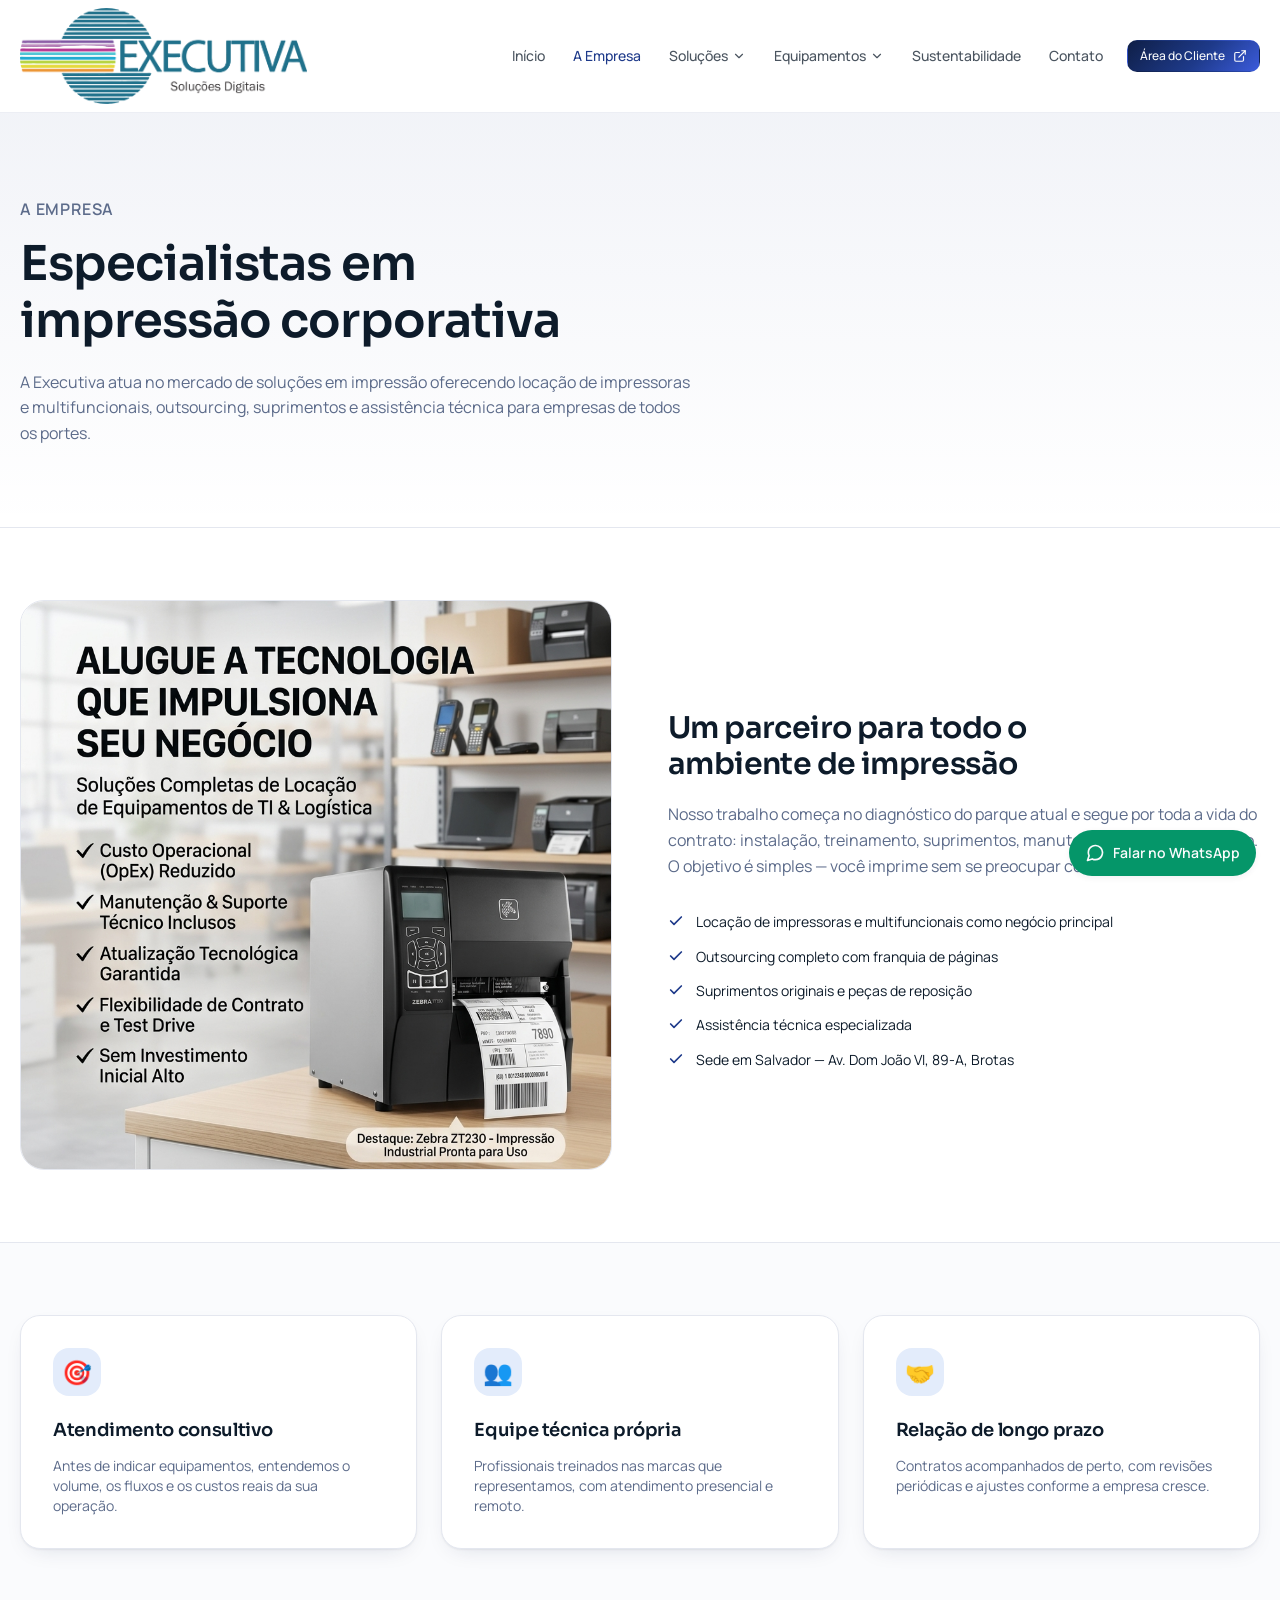
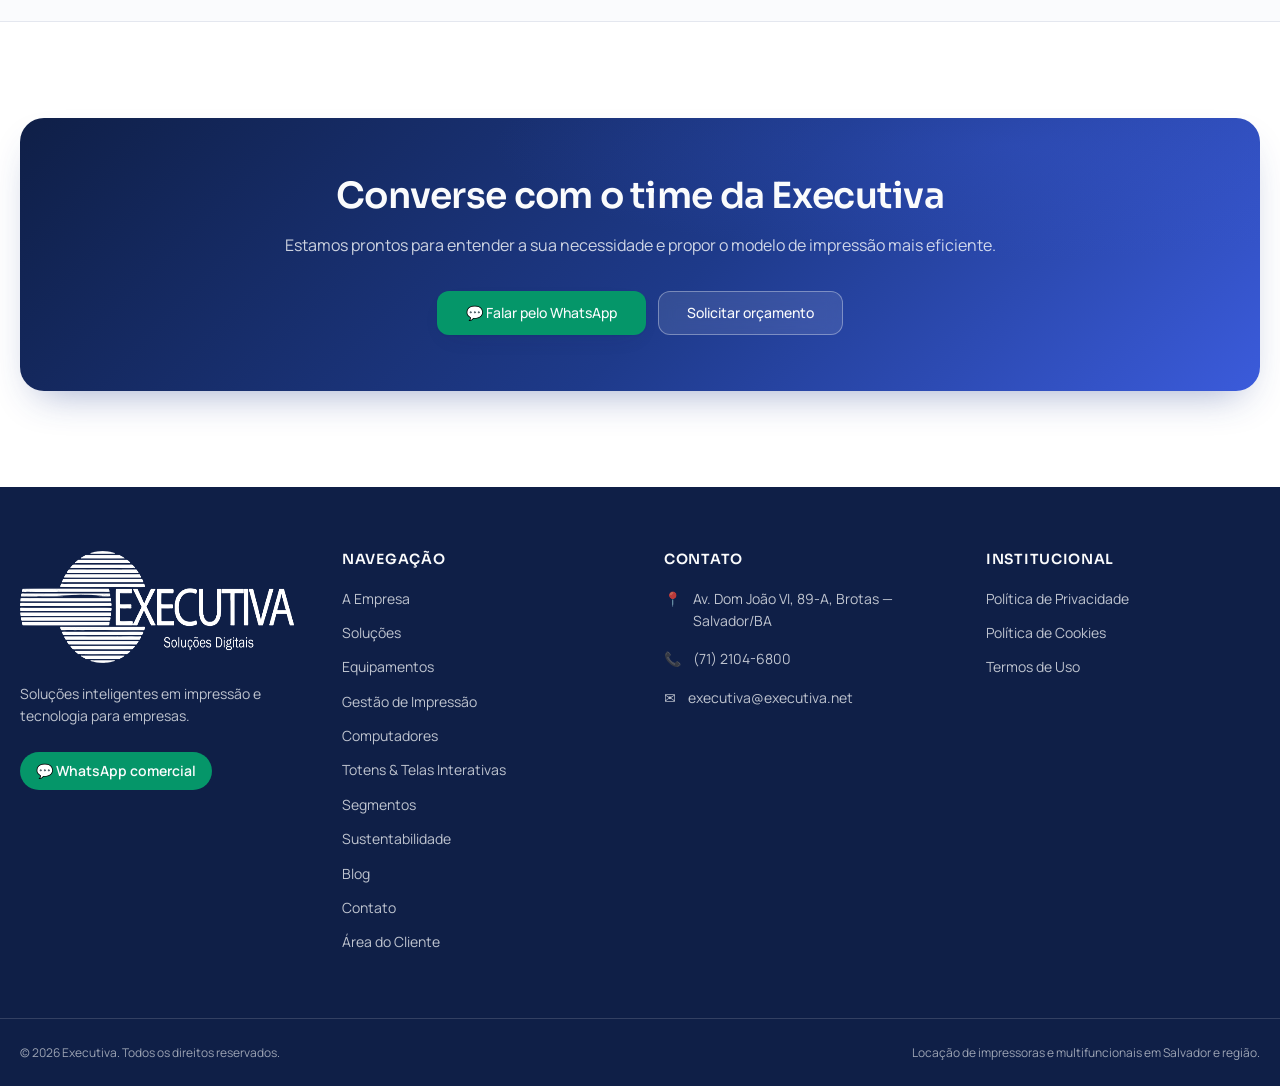
==== a-empresa.html @ 63f8ee31 "Site institucional Executiva - versao estatica Catalogo com 64 equipamentos, imagens locais, paginas" ====
<!DOCTYPE html>
<html lang="pt-BR">
<head>
  <meta charset="UTF-8">
  <meta name="viewport" content="width=device-width, initial-scale=1.0">
  <title>A Empresa | Executiva — Impressão Corporativa em Salvador</title>
  <meta name="description" content="Conheça a Executiva: especialista em locação de impressoras, multifuncionais e outsourcing de impressão para empresas em Salvador e região.">
  <link rel="icon" href="imagens/favicon.png" type="image/png">
  <link rel="stylesheet" href="css/styles.css">
</head>
<body>

<header class="site-header">
  <div class="container header-inner">
    <a href="index.html" class="logo" aria-label="Executiva — página inicial">
      <img src="imagens/logo-executiva.png" alt="Executiva" width="251" height="115">
    </a>

    <nav class="desktop-nav" aria-label="Menu principal">
      <a href="index.html" class="nav-link">Início</a>
      <a href="a-empresa.html" class="nav-link active">A Empresa</a>
      <div class="dropdown">
        <a href="solucoes.html" class="nav-link">
          Soluções
          <svg width="14" height="14" viewBox="0 0 24 24" fill="none" stroke="currentColor" stroke-width="2" stroke-linecap="round" stroke-linejoin="round" aria-hidden="true"><polyline points="6 9 12 15 18 9"></polyline></svg>
        </a>
        <div class="dropdown-menu">
          <a href="solucoes.html#locacao-de-impressoras" class="dropdown-item">Locação de Impressoras</a>
          <a href="solucoes.html#locacao-de-multifuncionais" class="dropdown-item">Locação de Multifuncionais</a>
          <a href="solucoes.html#outsourcing-de-impressao" class="dropdown-item">Outsourcing de Impressão</a>
          <a href="gestao-impressao.html" class="dropdown-item">Gestão de Impressão</a>
          <a href="solucoes.html#outras-solucoes" class="dropdown-item">Outras Soluções</a>
        </div>
      </div>
      <div class="dropdown">
        <a href="equipamentos.html" class="nav-link">
          Equipamentos
          <svg width="14" height="14" viewBox="0 0 24 24" fill="none" stroke="currentColor" stroke-width="2" stroke-linecap="round" stroke-linejoin="round" aria-hidden="true"><polyline points="6 9 12 15 18 9"></polyline></svg>
        </a>
                <div class="dropdown-menu">
          <div class="dropdown-subgroup">
            <a href="equipamentos.html" class="dropdown-item dropdown-with-sub">
              Impressoras
              <svg width="12" height="12" viewBox="0 0 24 24" fill="none" stroke="currentColor" stroke-width="2" stroke-linecap="round" stroke-linejoin="round" aria-hidden="true"><polyline points="9 6 15 12 9 18"></polyline></svg>
            </a>
            <div class="dropdown-submenu">
              <a href="equipamentos.html?categoria=impressora-color" class="dropdown-item">Impressoras Coloridas</a>
              <a href="equipamentos.html?categoria=impressora-pb" class="dropdown-item">Impressoras P&amp;B</a>
              <a href="equipamentos.html?categoria=multifuncionais-color" class="dropdown-item">Multifuncionais Coloridas</a>
              <a href="equipamentos.html?categoria=multifuncionais-pb" class="dropdown-item">Multifuncionais P&amp;B</a>
              <a href="equipamentos.html?categoria=impressoras-3d" class="dropdown-item">Impressoras 3D</a>
              <a href="equipamentos.html?categoria=ploter" class="dropdown-item">Plotters</a>
              <a href="equipamentos.html?categoria=scaner" class="dropdown-item">Scanners</a>
              <a href="equipamentos.html?categoria=etiquetas" class="dropdown-item">Etiquetas</a>
              <a href="equipamentos.html?categoria=cartoes" class="dropdown-item">Cartões</a>
              <a href="equipamentos.html?categoria=producao" class="dropdown-item">Produção Gráfica</a>
            </div>
          </div>
          <div class="dropdown-subgroup">
            <a href="computadores.html" class="dropdown-item dropdown-with-sub">
              Computadores
              <svg width="12" height="12" viewBox="0 0 24 24" fill="none" stroke="currentColor" stroke-width="2" stroke-linecap="round" stroke-linejoin="round" aria-hidden="true"><polyline points="9 6 15 12 9 18"></polyline></svg>
            </a>
            <div class="dropdown-submenu">
              <a href="computadores.html?categoria=desktops" class="dropdown-item">Computadores</a>
              <a href="computadores.html?categoria=notebooks" class="dropdown-item">Notebooks</a>
              <a href="computadores.html?categoria=servidores" class="dropdown-item">Servidores</a>
            </div>
          </div>
          <a href="totens.html" class="dropdown-item">Totens &amp; Telas Interativas</a>
        </div>
      </div>
      <a href="sustentabilidade.html" class="nav-link">Sustentabilidade</a>
      <a href="contato.html" class="nav-link">Contato</a>
      <a href="https://centralexecutiva.com.br" target="_blank" rel="noopener noreferrer" class="btn btn-hero btn-sm header-cta">
        Área do Cliente
        <svg width="14" height="14" viewBox="0 0 24 24" fill="none" stroke="currentColor" stroke-width="2" stroke-linecap="round" stroke-linejoin="round" aria-hidden="true"><path d="M18 13v6a2 2 0 0 1-2 2H5a2 2 0 0 1-2-2V8a2 2 0 0 1 2-2h6"></path><polyline points="15 3 21 3 21 9"></polyline><line x1="10" y1="14" x2="21" y2="3"></line></svg>
      </a>
    </nav>

    <button type="button" id="menuToggle" class="mobile-toggle" aria-expanded="false" aria-label="Abrir menu">
      <svg width="20" height="20" viewBox="0 0 24 24" fill="none" stroke="currentColor" stroke-width="2" stroke-linecap="round" stroke-linejoin="round"><line x1="3" y1="6" x2="21" y2="6"></line><line x1="3" y1="12" x2="21" y2="12"></line><line x1="3" y1="18" x2="21" y2="18"></line></svg>
    </button>
  </div>

  <div id="mobileMenu" class="mobile-menu">
    <div class="container">
      <nav aria-label="Menu mobile">
        <a href="index.html" class="mobile-link">Início</a>
        <a href="a-empresa.html" class="mobile-link active">A Empresa</a>
        <a href="solucoes.html" class="mobile-link">Soluções</a>
        <a href="gestao-impressao.html" class="mobile-link">Gestão de Impressão</a>
        <a href="equipamentos.html" class="mobile-link">Equipamentos</a>
        <a href="computadores.html" class="mobile-link">Computadores</a>
        <a href="totens.html" class="mobile-link">Totens &amp; Telas</a>
        <a href="sustentabilidade.html" class="mobile-link">Sustentabilidade</a>
        <a href="contato.html" class="mobile-link">Contato</a>
        <div class="mobile-menu-cta">
          <a href="https://centralexecutiva.com.br" target="_blank" rel="noopener noreferrer" class="btn btn-hero btn-lg w-full">Área do Cliente</a>
        </div>
      </nav>
    </div>
  </div>
</header>

<main>
  <section class="page-header">
    <div class="container page-header-inner">
      <div class="reveal">
        <p class="page-header-eyebrow">A Empresa</p>
        <h1>Especialistas em impressão corporativa</h1>
        <p>A Executiva atua no mercado de soluções em impressão oferecendo locação de impressoras e multifuncionais, outsourcing, suprimentos e assistência técnica para empresas de todos os portes.</p>
      </div>
    </div>
  </section>

  <section class="container section-padded">
    <div class="grid-2-lg gap-14 items-center">
      <div class="reveal from-left">
        <img src="imagens/outsourcing.jpg" alt="Equipe técnica da Executiva atendendo equipamento de impressão" loading="lazy" class="rounded-3xl border w-full">
      </div>
      <div class="reveal">
        <h2 class="section-title text-3xl">Um parceiro para todo o ambiente de impressão</h2>
        <p class="section-description">Nosso trabalho começa no diagnóstico do parque atual e segue por toda a vida do contrato: instalação, treinamento, suprimentos, manutenção e relatórios de uso. O objetivo é simples — você imprime sem se preocupar com a operação.</p>
        <ul class="check-list mt-8">
          <li>
            <svg width="16" height="16" viewBox="0 0 24 24" fill="none" stroke="currentColor" stroke-width="2.5" stroke-linecap="round" stroke-linejoin="round" aria-hidden="true"><polyline points="20 6 9 17 4 12"></polyline></svg>
            <span>Locação de impressoras e multifuncionais como negócio principal</span>
          </li>
          <li>
            <svg width="16" height="16" viewBox="0 0 24 24" fill="none" stroke="currentColor" stroke-width="2.5" stroke-linecap="round" stroke-linejoin="round" aria-hidden="true"><polyline points="20 6 9 17 4 12"></polyline></svg>
            <span>Outsourcing completo com franquia de páginas</span>
          </li>
          <li>
            <svg width="16" height="16" viewBox="0 0 24 24" fill="none" stroke="currentColor" stroke-width="2.5" stroke-linecap="round" stroke-linejoin="round" aria-hidden="true"><polyline points="20 6 9 17 4 12"></polyline></svg>
            <span>Suprimentos originais e peças de reposição</span>
          </li>
          <li>
            <svg width="16" height="16" viewBox="0 0 24 24" fill="none" stroke="currentColor" stroke-width="2.5" stroke-linecap="round" stroke-linejoin="round" aria-hidden="true"><polyline points="20 6 9 17 4 12"></polyline></svg>
            <span>Assistência técnica especializada</span>
          </li>
          <li>
            <svg width="16" height="16" viewBox="0 0 24 24" fill="none" stroke="currentColor" stroke-width="2.5" stroke-linecap="round" stroke-linejoin="round" aria-hidden="true"><polyline points="20 6 9 17 4 12"></polyline></svg>
            <span>Sede em Salvador — Av. Dom João VI, 89-A, Brotas</span>
          </li>
        </ul>
      </div>
    </div>
  </section>

  <section class="section-bordered section-padded">
    <div class="container">
      <div class="grid-3-md gap-6">
        <article class="reveal card card-hover h-full p-8">
          <span class="inline-flex items-center justify-center rounded-xl bg-accent text-2xl" style="width:3rem;height:3rem">🎯</span>
          <h2 class="mt-5 font-display text-lg font-semibold">Atendimento consultivo</h2>
          <p class="mt-3 text-sm text-muted">Antes de indicar equipamentos, entendemos o volume, os fluxos e os custos reais da sua operação.</p>
        </article>

        <article class="reveal card card-hover h-full p-8" data-delay="70">
          <span class="inline-flex items-center justify-center rounded-xl bg-accent text-2xl" style="width:3rem;height:3rem">👥</span>
          <h2 class="mt-5 font-display text-lg font-semibold">Equipe técnica própria</h2>
          <p class="mt-3 text-sm text-muted">Profissionais treinados nas marcas que representamos, com atendimento presencial e remoto.</p>
        </article>

        <article class="reveal card card-hover h-full p-8" data-delay="140">
          <span class="inline-flex items-center justify-center rounded-xl bg-accent text-2xl" style="width:3rem;height:3rem">🤝</span>
          <h2 class="mt-5 font-display text-lg font-semibold">Relação de longo prazo</h2>
          <p class="mt-3 text-sm text-muted">Contratos acompanhados de perto, com revisões periódicas e ajustes conforme a empresa cresce.</p>
        </article>
      </div>
    </div>
  </section>

  <section class="cta-band">
    <div class="container">
      <div class="cta-band-inner">
        <div class="cta-band-overlay" aria-hidden="true"></div>
        <div class="cta-band-content">
          <h2 class="font-display">Converse com o time da Executiva</h2>
          <p>Estamos prontos para entender a sua necessidade e propor o modelo de impressão mais eficiente.</p>
          <div class="cta-band-actions">
            <a href="https://api.whatsapp.com/send?phone=5571996363349&text=Ol%C3%A1%2C%20gostaria%20de%20falar%20com%20a%20equipe%20da%20Executiva." target="_blank" rel="noopener noreferrer" class="btn btn-lg btn-whatsapp">
              💬 Falar pelo WhatsApp
            </a>
            <a href="orcamento.html" class="btn btn-lg btn-ondark">
              Solicitar orçamento
            </a>
          </div>
        </div>
      </div>
    </div>
  </section>
</main>

<footer class="site-footer">
  <div class="container footer-grid footer-4">
    <div class="footer-brand">
      <img src="imagens/logo-executiva.png" alt="Executiva" loading="lazy" class="invert-logo">
      <p>Soluções inteligentes em impressão e tecnologia para empresas.</p>
      <a href="https://api.whatsapp.com/send?phone=5571996363349&text=Ol%C3%A1%2C%20gostaria%20de%20conhecer%20as%20solu%C3%A7%C3%B5es%20de%20loca%C3%A7%C3%A3o%20de%20impressoras%20da%20Executiva." target="_blank" rel="noopener noreferrer" class="footer-wa">
        💬 WhatsApp comercial
      </a>
    </div>

    <nav aria-label="Links do rodapé">
      <h2>Navegação</h2>
      <ul class="footer-links">
        <li><a href="a-empresa.html">A Empresa</a></li>
        <li><a href="solucoes.html">Soluções</a></li>
        <li><a href="equipamentos.html">Equipamentos</a></li>
        <li><a href="gestao-impressao.html">Gestão de Impressão</a></li>
        <li><a href="computadores.html">Computadores</a></li>
        <li><a href="totens.html">Totens &amp; Telas Interativas</a></li>
        <li><a href="#">Segmentos</a></li>
        <li><a href="sustentabilidade.html">Sustentabilidade</a></li>
        <li><a href="blog.html">Blog</a></li>
        <li><a href="contato.html">Contato</a></li>
        <li><a href="https://centralexecutiva.com.br" target="_blank" rel="noopener noreferrer">Área do Cliente</a></li>
      </ul>
    </nav>

    <div>
      <h2>Contato</h2>
      <ul class="footer-contact">
        <li>
          <span aria-hidden="true">📍</span>
          <span>Av. Dom João VI, 89-A, Brotas — Salvador/BA</span>
        </li>
        <li>
          <span aria-hidden="true">📞</span>
          <a href="tel:+557121046800" class="hover\:text-primary-fg">(71) 2104-6800</a>
        </li>
        <li>
          <span aria-hidden="true">✉️</span>
          <a href="mailto:executiva@executiva.net" class="hover\:text-primary-fg">executiva@executiva.net</a>
        </li>
      </ul>
    </div>

    <div>
      <h2>Institucional</h2>
      <ul class="footer-links">
        <li><a href="#">Política de Privacidade</a></li>
        <li><a href="#">Política de Cookies</a></li>
        <li><a href="#">Termos de Uso</a></li>
      </ul>
    </div>
  </div>

  <div class="footer-bottom">
    <div class="container footer-bottom-inner">
      <p>© <span id="currentYear">2026</span> Executiva. Todos os direitos reservados.</p>
      <p>Locação de impressoras e multifuncionais em Salvador e região.</p>
    </div>
  </div>
</footer>

<a id="whatsappFab" class="whatsapp-fab" href="https://api.whatsapp.com/send?phone=5571996363349&text=Ol%C3%A1%2C%20vim%20do%20site%20da%20Executiva." target="_blank" rel="noopener noreferrer" aria-label="Falar com a Executiva pelo WhatsApp">
  <svg width="20" height="20" viewBox="0 0 24 24" fill="none" stroke="currentColor" stroke-width="2" stroke-linecap="round" stroke-linejoin="round"><path d="M21 11.5a8.38 8.38 0 0 1-.9 3.8 8.5 8.5 0 0 1-7.6 4.7 8.38 8.38 0 0 1-3.8-.9L3 21l1.9-5.7a8.38 8.38 0 0 1-.9-3.8 8.5 8.5 0 0 1 4.7-7.6 8.38 8.38 0 0 1 3.8-.9h.5a8.48 8.48 0 0 1 8 8v.5z"></path></svg>
  <span>Falar no WhatsApp</span>
</a>

<script defer src="js/main.js"></script>
</body>
</html>
---- css/styles.css ----
@import url('https://fonts.googleapis.com/css2?family=Manrope:wght@400;500;600;700;800&family=Sora:wght@400;500;600;700;800&display=swap');

/* ===========================
   Design Tokens
   =========================== */
:root {
  --font-sans: 'Manrope', system-ui, sans-serif;
  --font-display: 'Sora', system-ui, sans-serif;

  --color-bg: #ffffff;
  --color-fg: #0D1B2A;
  --color-card: #ffffff;
  --color-primary: #1E3A8A;
  --color-primary-fg: #FAFBFC;
  --color-primary-deep: #0F1F47;
  --color-primary-glow: #3B5BDB;
  --color-secondary: #F6F7FB;
  --color-muted: #F5F6FA;
  --color-muted-fg: #5C6B8A;
  --color-accent: #E3ECFB;
  --color-accent-fg: #1A3170;
  --color-success: #059669;
  --color-success-fg: #FAFBFC;
  --color-border: #E4E7EF;
  --color-ring: #1E3A8A;

  --radius: 0.75rem;
  --radius-sm: calc(var(--radius) - 4px);
  --radius-md: calc(var(--radius) - 2px);
  --radius-lg: var(--radius);
  --radius-xl: calc(var(--radius) + 4px);
  --radius-2xl: calc(var(--radius) + 8px);
  --radius-3xl: calc(var(--radius) + 12px);
  --radius-4xl: calc(var(--radius) + 16px);

  --gradient-primary: linear-gradient(135deg, var(--color-primary-deep), var(--color-primary) 55%, var(--color-primary-glow));
  --gradient-surface: linear-gradient(180deg, rgba(30, 58, 138, 0.06), transparent);
  --gradient-tech: radial-gradient(60% 60% at 80% 10%, rgba(59, 91, 219, 0.28), transparent 70%);

  --shadow-soft: 0 1px 2px rgba(15, 31, 71, 0.06), 0 8px 24px -12px rgba(15, 31, 71, 0.18);
  --shadow-card: 0 2px 6px rgba(15, 31, 71, 0.06), 0 24px 48px -28px rgba(15, 31, 71, 0.28);
  --shadow-glow: 0 18px 40px -18px rgba(30, 58, 138, 0.45);

  --container-max: 1280px;
  --container-padding: 20px;
}

/* ===========================
   Reset & Base
   =========================== */
*,
*::before,
*::after {
  box-sizing: border-box;
  margin: 0;
  padding: 0;
}

html {
  scroll-behavior: smooth;
  scroll-padding-top: 7rem;
  -webkit-text-size-adjust: 100%;
}

body {
  min-height: 100vh;
  line-height: 1.6;
  font-family: var(--font-sans);
  background-color: var(--color-bg);
  color: var(--color-fg);
  -webkit-font-smoothing: antialiased;
  -moz-osx-font-smoothing: grayscale;
}

img, picture, video, canvas, svg {
  display: block;
  max-width: 100%;
}

input, button, textarea, select {
  font: inherit;
  color: inherit;
}

button {
  cursor: pointer;
  background: none;
  border: none;
}

a {
  color: inherit;
  text-decoration: none;
}

h1, h2, h3, h4, h5, h6 {
  font-family: var(--font-display);
  font-weight: 600;
  letter-spacing: -0.02em;
  line-height: 1.2;
  text-wrap: balance;
}

p { overflow-wrap: break-word; }
ul, ol { list-style: none; }

/* ===========================
   Layout
   =========================== */
.container {
  width: 100%;
  max-width: var(--container-max);
  margin-inline: auto;
  padding-inline: var(--container-padding);
}

.sr-only {
  position: absolute;
  width: 1px;
  height: 1px;
  padding: 0;
  margin: -1px;
  overflow: hidden;
  clip: rect(0, 0, 0, 0);
  white-space: nowrap;
  border: 0;
}

/* ===========================
   Header
   =========================== */
.site-header {
  position: sticky;
  top: 0;
  z-index: 40;
  border-bottom: 1px solid rgba(228, 231, 239, 0.7);
  background-color: rgba(255, 255, 255, 0.85);
  backdrop-filter: blur(16px);
  -webkit-backdrop-filter: blur(16px);
}

.header-inner {
  display: flex;
  align-items: center;
  justify-content: space-between;
  gap: 1rem;
  height: 7rem;
  padding-block: 1rem;
}

.logo img {
  height: 6rem;
  width: auto;
}

/* Desktop Nav */
.desktop-nav {
  display: none;
  align-items: center;
  gap: 0.25rem;
}

.nav-link {
  display: inline-flex;
  align-items: center;
  gap: 0.25rem;
  padding: 0.5rem 0.75rem;
  border-radius: var(--radius-md);
  font-size: 0.875rem;
  font-weight: 500;
  color: rgba(13, 27, 42, 0.75);
  transition: color 0.2s ease;
}

.nav-link:hover,
.nav-link.active {
  color: var(--color-primary);
}

.nav-link svg {
  width: 0.875rem;
  height: 0.875rem;
}

/* Dropdown */
.dropdown {
  position: relative;
}

.dropdown-menu {
  visibility: hidden;
  opacity: 0;
  position: absolute;
  left: 0;
  top: 100%;
  width: 18rem;
  transform: translateY(4px);
  border: 1px solid var(--color-border);
  border-radius: var(--radius-xl);
  background-color: var(--color-card);
  padding: 0.5rem;
  box-shadow: var(--shadow-card);
  transition:
    visibility 0.2s ease,
    opacity 0.2s ease,
    transform 0.2s ease;
}

.dropdown:hover .dropdown-menu,
.dropdown:focus-within .dropdown-menu {
  visibility: visible;
  opacity: 1;
  transform: translateY(0);
}

.dropdown-item {
  display: block;
  padding: 0.5rem 0.75rem;
  border-radius: var(--radius-md);
  font-size: 0.875rem;
  color: rgba(13, 27, 42, 0.8);
  transition: background-color 0.2s ease, color 0.2s ease;
}

.dropdown-item:hover {
  background-color: var(--color-accent);
  color: var(--color-accent-fg);
}

/* Nested submenu (flyout) */
.dropdown-subgroup {
  position: relative;
}

.dropdown-subgroup > .dropdown-submenu {
  visibility: hidden;
  opacity: 0;
  position: absolute;
  left: 100%;
  top: -0.25rem;
  margin-left: 0.25rem;
  width: 16rem;
  transform: translateX(4px);
  border: 1px solid var(--color-border);
  border-radius: var(--radius-xl);
  background-color: var(--color-card);
  padding: 0.5rem;
  box-shadow: var(--shadow-card);
  transition:
    visibility 0.2s ease,
    opacity 0.2s ease,
    transform 0.2s ease;
  z-index: 10;
}

.dropdown-subgroup:hover > .dropdown-submenu,
.dropdown-subgroup:focus-within > .dropdown-submenu {
  visibility: visible;
  opacity: 1;
  transform: translateX(0);
}

.dropdown-with-sub {
  display: flex;
  align-items: center;
  justify-content: space-between;
  gap: 0.5rem;
}

.dropdown-with-sub svg {
  flex-shrink: 0;
  opacity: 0.6;
}

/* Header CTA */
.header-cta {
  margin-left: 0.5rem;
}

/* Mobile Toggle */
.mobile-toggle {
  display: inline-flex;
  align-items: center;
  justify-content: center;
  width: 2.5rem;
  height: 2.5rem;
  border-radius: var(--radius-lg);
  border: 1px solid var(--color-border);
  color: var(--color-fg);
}

.mobile-toggle svg {
  width: 1.25rem;
  height: 1.25rem;
}

/* Mobile Menu */
.mobile-menu {
  display: none;
  border-top: 1px solid var(--color-border);
  background-color: var(--color-bg);
}

.mobile-menu.open {
  display: block;
}

.mobile-menu nav {
  display: flex;
  flex-direction: column;
  gap: 0.25rem;
  padding-block: 1rem;
}

.mobile-link {
  padding: 0.75rem 0.5rem;
  border-radius: var(--radius-lg);
  font-size: 1rem;
  font-weight: 500;
  color: rgba(13, 27, 42, 0.85);
}

.mobile-link.active {
  color: var(--color-primary);
}

.mobile-menu-cta {
  margin-top: 0.75rem;
  display: flex;
  flex-direction: column;
  gap: 0.5rem;
}

/* ===========================
   Hero Section
   =========================== */
.hero {
  position: relative;
  overflow: hidden;
  border-bottom: 1px solid var(--color-border);
}

.hero-bg {
  position: absolute;
  inset: 0;
  background-image: var(--gradient-tech);
  opacity: 0.7;
  pointer-events: none;
}

.hero-grid {
  position: relative;
  display: grid;
  align-items: center;
  gap: 4rem;
  padding-block: 4rem;
}

.hero-badge {
  display: inline-flex;
  align-items: center;
  gap: 0.5rem;
  border-radius: 9999px;
  border: 1px solid rgba(30, 58, 138, 0.25);
  background-color: var(--color-accent);
  padding-inline: 1rem;
  padding-block: 0.375rem;
  font-size: 0.75rem;
  font-weight: 600;
  color: var(--color-accent-fg);
}

.hero h1 {
  margin-top: 1.5rem;
  font-size: 2.25rem;
  font-weight: 600;
  line-height: 1.08;
}

.hero-description {
  margin-top: 1.5rem;
  max-width: 36rem;
  font-size: 1rem;
  color: var(--color-muted-fg);
}

.hero-actions {
  margin-top: 2.25rem;
  display: flex;
  flex-direction: column;
  gap: 0.75rem;
}

.hero-highlights {
  margin-top: 2.25rem;
  display: flex;
  flex-wrap: wrap;
  gap: 0.75rem 1.5rem;
  font-size: 0.875rem;
  color: var(--color-muted-fg);
}

.hero-highlights li {
  display: flex;
  align-items: center;
  gap: 0.5rem;
}

.hero-image-wrap {
  position: relative;
  display: flex;
  z-index: 1;
}

.hero-image-wrap::before {
  content: "";
  position: absolute;
  inset: -1.5rem 2.5rem -1.5rem -1.5rem;
  border-radius: var(--radius-3xl);
  background-image: var(--gradient-primary);
  opacity: 0.16;
  filter: blur(2.5rem);
  z-index: -1;
}

.hero-image-wrap::after {
  content: "";
  position: absolute;
  top: -1.5rem;
  right: -1.5rem;
  width: 12rem;
  height: 12rem;
  border-radius: var(--radius-2xl);
  border: 1px solid rgba(30, 58, 138, 0.18);
  background-color: var(--color-accent);
  opacity: 0.55;
  z-index: -1;
}

.hero-image {
  width: 100%;
  overflow: hidden;
  border-radius: var(--radius-3xl);
  border: 1px solid var(--color-border);
  box-shadow: var(--shadow-card);
  aspect-ratio: 3 / 2;
  background-color: var(--color-card);
}

.hero-image img {
  width: 100%;
  height: 100%;
  object-fit: cover;
  object-position: center;
}

.hero-floating-card {
  position: absolute;
  bottom: -1.5rem;
  left: -1.25rem;
  display: none;
  border-radius: var(--radius-2xl);
  border: 1px solid var(--color-border);
  background-color: var(--color-card);
  padding: 1.5rem 1.75rem;
  box-shadow: var(--shadow-card);
}

.hero-floating-card .number {
  font-family: var(--font-display);
  font-size: 2.75rem;
  font-weight: 600;
  color: var(--color-primary);
}

.hero-floating-card p {
  margin-top: 0.25rem;
  font-size: 0.75rem;
  color: var(--color-muted-fg);
}

/* ===========================
   Stats Section
   =========================== */
.stats {
  background-image: var(--gradient-primary);
}

.stats-grid {
  display: grid;
  gap: 2rem;
  padding-block: 3rem;
  text-align: center;
}

.stat-number {
  font-family: var(--font-display);
  font-size: 2.25rem;
  font-weight: 600;
  color: var(--color-primary-fg);
}

.stat-label {
  margin-top: 0.25rem;
  font-size: 0.875rem;
  color: rgba(250, 251, 252, 0.7);
}

/* ===========================
   Buttons
   =========================== */
.btn {
  display: inline-flex;
  align-items: center;
  justify-content: center;
  gap: 0.5rem;
  white-space: nowrap;
  border-radius: var(--radius-md);
  font-size: 0.875rem;
  font-weight: 500;
  line-height: 1;
  cursor: pointer;
  transition:
    color 0.2s ease,
    background-color 0.2s ease,
    border-color 0.2s ease,
    transform 0.2s ease,
    box-shadow 0.2s ease;
  user-select: none;
  text-decoration: none;
  border: 1px solid transparent;
}

.btn:focus-visible {
  outline: none;
  box-shadow: 0 0 0 1px var(--color-ring);
}

.btn:disabled {
  pointer-events: none;
  opacity: 0.5;
  cursor: not-allowed;
}

.btn-sm {
  height: 2rem;
  padding-inline: 0.75rem;
  font-size: 0.75rem;
}

.btn-lg {
  height: 2.75rem;
  padding-inline: 1.75rem;
  font-size: 0.875rem;
  border-radius: var(--radius-lg);
}

.btn-xl {
  height: 3.25rem;
  padding-inline: 2rem;
  font-size: 1rem;
  border-radius: var(--radius-xl);
}

.btn-hero {
  background-image: var(--gradient-primary);
  color: var(--color-primary-fg);
  box-shadow: var(--shadow-glow);
}

.btn-hero:hover {
  transform: translateY(-2px);
}

.btn-outline {
  border-color: var(--color-border);
  background-color: var(--color-bg);
  color: var(--color-fg);
  box-shadow: 0 1px 2px rgba(0, 0, 0, 0.04);
}

.btn-outline:hover {
  background-color: var(--color-accent);
  color: var(--color-accent-fg);
  border-color: var(--color-accent);
}

.btn-whatsapp {
  background-color: var(--color-success);
  color: var(--color-success-fg);
  box-shadow: var(--shadow-soft);
}

.btn-whatsapp:hover {
  background-color: rgba(5, 150, 105, 0.9);
}

.btn-ondark {
  border-color: rgba(250, 251, 252, 0.35);
  background-color: rgba(250, 251, 252, 0.1);
  color: var(--color-primary-fg);
  backdrop-filter: blur(8px);
  -webkit-backdrop-filter: blur(8px);
}

.btn-ondark:hover {
  background-color: rgba(250, 251, 252, 0.2);
}

.btn-secondary {
  background-color: var(--color-secondary);
  color: #0F1F47;
  box-shadow: 0 1px 2px rgba(0, 0, 0, 0.04);
}

.btn-secondary:hover {
  background-color: rgba(246, 247, 251, 0.8);
}

/* ===========================
   Cards
   =========================== */
.card {
  border-radius: var(--radius-2xl);
  border: 1px solid var(--color-border);
  background-color: var(--color-card);
  box-shadow: var(--shadow-soft);
}

.card-hover {
  transition:
    transform 0.35s cubic-bezier(0.22, 1, 0.36, 1),
    box-shadow 0.35s cubic-bezier(0.22, 1, 0.36, 1),
    border-color 0.35s ease;
}

.card-hover:hover {
  transform: translateY(-4px);
  box-shadow: var(--shadow-card);
  border-color: rgba(30, 58, 138, 0.35);
}

/* ===========================
   Equipment Card
   =========================== */
.equipment-card {
  display: flex;
  flex-direction: column;
  overflow: hidden;
  border-radius: var(--radius-2xl);
  border: 1px solid var(--color-border);
  background-color: var(--color-card);
  box-shadow: var(--shadow-soft);
  transition:
    transform 0.35s cubic-bezier(0.22, 1, 0.36, 1),
    box-shadow 0.35s cubic-bezier(0.22, 1, 0.36, 1),
    border-color 0.35s ease;
}

.equipment-card:hover {
  transform: translateY(-4px);
  box-shadow: var(--shadow-card);
  border-color: rgba(30, 58, 138, 0.35);
}

.equipment-img {
  display: flex;
  align-items: center;
  justify-content: center;
  height: 12rem;
  padding: 1.5rem;
  background-color: rgba(245, 246, 250, 0.6);
  overflow: hidden;
}

.equipment-img img {
  height: 100%;
  width: auto;
  max-width: 100%;
  object-fit: contain;
  transition: transform 0.5s ease;
}

.equipment-card:hover .equipment-img img {
  transform: scale(1.05);
}

.equipment-img--placeholder {
  background: linear-gradient(135deg, rgba(30, 58, 138, 0.06), rgba(129, 140, 248, 0.14));
}

.equipment-img-icon {
  font-size: 3.25rem;
  line-height: 1;
  opacity: 0.85;
}

.equipment-img-model {
  max-width: 100%;
  padding: 0 0.75rem;
  font-size: 0.9rem;
  font-weight: 600;
  line-height: 1.45;
  text-align: center;
  color: var(--color-primary);
  opacity: 0.8;
}

.equipment-content {
  display: flex;
  flex: 1;
  flex-direction: column;
  padding: 1.25rem;
}

.equipment-brand {
  font-size: 0.75rem;
  font-weight: 600;
  letter-spacing: 0.05em;
  text-transform: uppercase;
  color: var(--color-primary);
}

.equipment-name {
  margin-top: 0.5rem;
  font-size: 1rem;
  font-weight: 600;
}

.equipment-category {
  margin-top: 0.25rem;
  font-size: 0.75rem;
  color: var(--color-muted-fg);
}

.equipment-desc {
  margin-top: 0.625rem;
  font-size: 0.8125rem;
  line-height: 1.5;
  color: var(--color-muted-fg);
}

.equipment-specs {
  margin-top: 1rem;
  display: flex;
  flex-direction: column;
  gap: 0.375rem;
  font-size: 0.75rem;
  color: var(--color-muted-fg);
}

.equipment-specs li {
  display: -webkit-box;
  -webkit-line-clamp: 2;
  -webkit-box-orient: vertical;
  overflow: hidden;
}

.equipment-link {
  margin-top: 1.25rem;
  display: inline-flex;
  align-items: center;
  gap: 0.375rem;
  font-size: 0.875rem;
  font-weight: 600;
  color: var(--color-primary);
}

.equipment-link svg {
  width: 1rem;
  height: 1rem;
  transition: transform 0.35s ease;
}

.equipment-card:hover .equipment-link svg {
  transform: translateX(4px);
}

/* ===========================
   Blog Card
   =========================== */
.blog-card {
  display: flex;
  flex-direction: column;
  overflow: hidden;
  height: 100%;
  border-radius: var(--radius-2xl);
  border: 1px solid var(--color-border);
  background-color: var(--color-card);
  box-shadow: var(--shadow-soft);
  transition:
    transform 0.35s cubic-bezier(0.22, 1, 0.36, 1),
    box-shadow 0.35s cubic-bezier(0.22, 1, 0.36, 1),
    border-color 0.35s ease;
}

.blog-card:hover {
  transform: translateY(-4px);
  box-shadow: var(--shadow-card);
  border-color: rgba(30, 58, 138, 0.35);
}

.blog-img {
  height: 11rem;
  overflow: hidden;
  background-color: rgba(245, 246, 250, 0.6);
}

.blog-img img {
  width: 100%;
  height: 100%;
  object-fit: cover;
  transition: transform 0.5s ease;
}

.blog-card:hover .blog-img img {
  transform: scale(1.05);
}

.blog-content {
  display: flex;
  flex: 1;
  flex-direction: column;
  padding: 1.5rem;
}

.blog-meta {
  display: flex;
  align-items: center;
  gap: 0.75rem;
  font-size: 0.75rem;
  color: var(--color-muted-fg);
}

.blog-meta .blog-category {
  font-weight: 600;
  color: var(--color-primary);
}

.blog-title {
  margin-top: 0.75rem;
  font-size: 1rem;
  font-weight: 600;
}

.blog-excerpt {
  margin-top: 0.5rem;
  display: -webkit-box;
  -webkit-line-clamp: 3;
  -webkit-box-orient: vertical;
  overflow: hidden;
  font-size: 0.875rem;
  color: var(--color-muted-fg);
}

.blog-link {
  margin-top: 1.25rem;
  display: inline-flex;
  align-items: center;
  gap: 0.375rem;
  font-size: 0.875rem;
  font-weight: 600;
  color: var(--color-primary);
}

.blog-link svg {
  width: 1rem;
  height: 1rem;
  transition: transform 0.35s ease;
}

.blog-card:hover .blog-link svg {
  transform: translateX(4px);
}

/* ===========================
   CTA Band
   =========================== */
.cta-band {
  margin-block: 6rem;
}

.cta-band-inner {
  position: relative;
  overflow: hidden;
  border-radius: var(--radius-3xl);
  background-image: var(--gradient-primary);
  padding-inline: 1.5rem;
  padding-block: 3.5rem;
  text-align: center;
  box-shadow: var(--shadow-glow);
}

.cta-band-overlay {
  position: absolute;
  inset: 0;
  background-image: var(--gradient-tech);
  pointer-events: none;
}

.cta-band-content {
  position: relative;
  margin-inline: auto;
  max-width: 48rem;
}

.cta-band h2 {
  font-size: 1.875rem;
  font-weight: 600;
  color: var(--color-primary-fg);
}

.cta-band p {
  margin-top: 1rem;
  font-size: 1rem;
  color: rgba(250, 251, 252, 0.8);
}

.cta-band-actions {
  margin-top: 2rem;
  display: flex;
  flex-direction: column;
  justify-content: center;
  gap: 0.75rem;
}

/* ===========================
   Page Header
   =========================== */
.page-header {
  border-bottom: 1px solid var(--color-border);
  background-image: var(--gradient-surface);
}

.page-header-inner {
  padding-block: 4rem;
}

.page-header-eyebrow {
  font-size: 0.875rem;
  font-weight: 600;
  letter-spacing: 0.05em;
  text-transform: uppercase;
  color: var(--color-primary);
}

.page-header h1 {
  margin-top: 0.75rem;
  max-width: 48rem;
  font-size: 2.25rem;
  font-weight: 600;
}

.page-header p {
  margin-top: 1.25rem;
  max-width: 42rem;
  font-size: 1rem;
  color: var(--color-muted-fg);
}

/* ===========================
   Section Helpers
   =========================== */
.section-padded {
  padding-block: 4.5rem;
}

.section-bordered {
  border-block: 1px solid var(--color-border);
  background-color: rgba(246, 247, 251, 0.5);
}

.section-eyebrow {
  font-size: 0.875rem;
  font-weight: 600;
  letter-spacing: 0.05em;
  text-transform: uppercase;
  color: var(--color-primary);
}

.section-eyebrow-lg {
  display: flex;
  align-items: center;
  gap: 0.5rem;
  font-family: var(--font-display);
  font-size: 1.25rem;
  font-weight: 600;
  letter-spacing: 0.04em;
  text-transform: uppercase;
  color: var(--color-primary);
}

.section-title {
  margin-top: 0.75rem;
  font-size: 1.875rem;
  font-weight: 600;
}

.section-description {
  margin-top: 1.25rem;
  font-size: 1rem;
  color: var(--color-muted-fg);
}

/* ===========================
   Step Number
   =========================== */
.step-number {
  display: inline-flex;
  align-items: center;
  justify-content: center;
  width: 2rem;
  height: 2rem;
  border-radius: 9999px;
  background-color: var(--color-accent);
  color: var(--color-accent-fg);
  font-size: 0.875rem;
  font-weight: 600;
  flex-shrink: 0;
  margin-top: 2px;
}

/* ===========================
   Check List
   =========================== */
.check-list {
  display: flex;
  flex-direction: column;
  gap: 0.75rem;
}

.check-list li {
  display: flex;
  gap: 0.75rem;
  font-size: 0.875rem;
}

.check-list svg {
  width: 1rem;
  height: 1rem;
  color: var(--color-primary);
  flex-shrink: 0;
  margin-top: 2px;
}

/* ===========================
   Chips / Filters
   =========================== */
.chip {
  display: inline-flex;
  align-items: center;
  cursor: pointer;
  border-radius: 9999px;
  border: 1px solid var(--color-border);
  padding-inline: 1rem;
  padding-block: 0.5rem;
  font-size: 0.75rem;
  font-weight: 500;
  transition: background-color 0.2s ease, border-color 0.2s ease, color 0.2s ease;
}

.chip-inactive {
  border-color: var(--color-border);
  background-color: var(--color-bg);
  color: rgba(13, 27, 42, 0.75);
}

.chip-inactive:hover {
  border-color: rgba(30, 58, 138, 0.4);
  color: var(--color-primary);
}

.chip-active {
  border-color: var(--color-primary);
  background-color: var(--color-primary);
  color: var(--color-primary-fg);
}

/* ===========================
   Form
   =========================== */
.form-label {
  display: block;
  margin-bottom: 0.5rem;
  font-size: 0.875rem;
  font-weight: 500;
  color: var(--color-fg);
}

.form-input,
.form-textarea,
.form-select {
  width: 100%;
  border-radius: var(--radius-xl);
  border: 1px solid var(--color-border);
  background-color: var(--color-bg);
  font-size: 0.875rem;
  color: var(--color-fg);
  outline: none;
  transition: box-shadow 0.2s ease, border-color 0.2s ease;
}

.form-input {
  height: 2.75rem;
  padding-inline: 1rem;
}

.form-input[type="search"] {
  padding-left: 2.75rem;
}

.form-input.h-12 {
  height: 3rem;
}

.form-input::placeholder,
.form-textarea::placeholder {
  color: var(--color-muted-fg);
}

.form-textarea {
  padding: 0.75rem 1rem;
  resize: vertical;
  min-height: 8rem;
  line-height: 1.6;
}

.form-select {
  height: 2.75rem;
  padding-inline: 0.75rem;
  appearance: none;
  background-image: url("data:image/svg+xml,%3Csvg xmlns='http://www.w3.org/2000/svg' width='16' height='16' viewBox='0 0 24 24' fill='none' stroke='%235C6B8A' stroke-width='2' stroke-linecap='round' stroke-linejoin='round'%3E%3Cpolyline points='6 9 12 15 18 9'%3E%3C/polyline%3E%3C/svg%3E");
  background-repeat: no-repeat;
  background-position: right 0.75rem center;
  background-size: 1rem;
  padding-right: 2.5rem;
}

.form-input:focus,
.form-textarea:focus,
.form-select:focus {
  box-shadow: 0 0 0 2px var(--color-primary);
  border-color: var(--color-primary);
}

.form-input:disabled,
.form-textarea:disabled,
.form-select:disabled {
  cursor: not-allowed;
  opacity: 0.5;
}

/* ===========================
   Table
   =========================== */
.table-wrap {
  position: relative;
  width: 100%;
  overflow-x: auto;
  -webkit-overflow-scrolling: touch;
}

table {
  width: 100%;
  border-collapse: collapse;
  font-size: 0.875rem;
}

thead tr {
  border-bottom: 1px solid var(--color-border);
  background-color: var(--color-secondary);
}

thead th {
  height: 2.5rem;
  padding: 0 1.25rem;
  text-align: left;
  vertical-align: middle;
  font-weight: 500;
  font-size: 0.75rem;
  letter-spacing: 0.05em;
  text-transform: uppercase;
  color: var(--color-muted-fg);
}

tbody tr {
  border-bottom: 1px solid var(--color-border);
  transition: background-color 0.2s ease;
}

tbody tr:last-child {
  border-bottom: none;
}

tbody tr:hover {
  background-color: rgba(245, 246, 250, 0.5);
}

tbody td {
  padding: 1rem 1.25rem;
  vertical-align: middle;
}

/* ===========================
   Brand Logos
   =========================== */
.brand-logo {
  height: 2.5rem;
  width: auto;
  opacity: 0.6;
  transition: opacity 0.2s ease;
}

.brand-logo:hover {
  opacity: 1;
}

/* ===========================
   WhatsApp FAB
   =========================== */
.whatsapp-fab {
  position: fixed;
  right: 1rem;
  bottom: 1rem;
  z-index: 50;
  display: inline-flex;
  align-items: center;
  gap: 0.5rem;
  border-radius: 9999px;
  background-color: var(--color-success);
  padding-inline: 1rem;
  padding-block: 0.75rem;
  font-size: 0.875rem;
  font-weight: 600;
  color: var(--color-success-fg);
  box-shadow: var(--shadow-card);
  transition: transform 0.2s ease;
}

.whatsapp-fab:hover {
  transform: scale(1.05);
}

.whatsapp-fab svg {
  width: 1.25rem;
  height: 1.25rem;
}

.whatsapp-fab span {
  display: none;
}

/* ===========================
   Footer
   =========================== */
.site-footer {
  margin-top: 6rem;
  background-color: var(--color-primary-deep);
  color: var(--color-primary-fg);
}

.footer-grid {
  display: grid;
  gap: 3rem;
  padding-block: 4rem;
}

.footer-brand img {
  height: 7rem;
  width: auto;
  filter: brightness(0) invert(100%);
}

.footer-brand p {
  margin-top: 1.25rem;
  max-width: 20rem;
  font-size: 0.875rem;
  color: rgba(250, 251, 252, 0.75);
}

.footer-wa {
  margin-top: 1.5rem;
  display: inline-flex;
  align-items: center;
  gap: 0.5rem;
  border-radius: 9999px;
  background-color: var(--color-success);
  padding-inline: 1rem;
  padding-block: 0.5rem;
  font-size: 0.875rem;
  font-weight: 600;
  color: var(--color-success-fg);
}

.footer-wa svg {
  width: 1rem;
  height: 1rem;
}

footer h2 {
  font-size: 0.875rem;
  font-weight: 600;
  letter-spacing: 0.05em;
  text-transform: uppercase;
  font-family: var(--font-display);
}

.footer-links {
  margin-top: 1.25rem;
  display: flex;
  flex-direction: column;
  gap: 0.75rem;
}

.footer-links li {
  font-size: 0.875rem;
  color: rgba(250, 251, 252, 0.75);
}

.footer-links a {
  transition: color 0.2s ease;
}

.footer-links a:hover {
  color: var(--color-primary-fg);
}

.footer-contact {
  margin-top: 1.25rem;
  display: flex;
  flex-direction: column;
  gap: 1rem;
}

.footer-contact li {
  display: flex;
  gap: 0.75rem;
  font-size: 0.875rem;
  color: rgba(250, 251, 252, 0.75);
}

.footer-contact svg {
  width: 1rem;
  height: 1rem;
  flex-shrink: 0;
  margin-top: 2px;
}

.footer-bottom {
  border-top: 1px solid rgba(250, 251, 252, 0.15);
}

.footer-bottom-inner {
  display: flex;
  flex-direction: column;
  gap: 0.5rem;
  padding-block: 1.5rem;
  font-size: 0.75rem;
  color: rgba(250, 251, 252, 0.6);
}

/* ===========================
   Content Utilities
   =========================== */
.line-clamp-2 {
  display: -webkit-box;
  -webkit-line-clamp: 2;
  -webkit-box-orient: vertical;
  overflow: hidden;
}

.line-clamp-3 {
  display: -webkit-box;
  -webkit-line-clamp: 3;
  -webkit-box-orient: vertical;
  overflow: hidden;
}

.text-gradient {
  background-image: var(--gradient-primary);
  -webkit-background-clip: text;
  background-clip: text;
  -webkit-text-fill-color: transparent;
  color: transparent;
}

.invert-logo {
  filter: brightness(0) invert(100%);
}

/* ===========================
   Reveal Animations
   =========================== */
@keyframes reveal-up {
  from { opacity: 0; transform: translateY(18px); }
  to { opacity: 1; transform: translateY(0); }
}

@keyframes reveal-left {
  from { opacity: 0; transform: translateX(-22px); }
  to { opacity: 1; transform: translateX(0); }
}

.reveal {
  opacity: 0;
}

.reveal.visible {
  animation: reveal-up 0.7s cubic-bezier(0.22, 1, 0.36, 1) forwards;
}

.reveal.from-left.visible {
  animation: reveal-left 0.7s cubic-bezier(0.22, 1, 0.36, 1) forwards;
}

@media (prefers-reduced-motion: reduce) {
  .reveal, .reveal.visible, .reveal.from-left.visible {
    animation: none !important;
    opacity: 1 !important;
    transform: none !important;
  }
  html { scroll-behavior: auto; }
  *, *::before, *::after {
    transition-duration: 0.01ms !important;
    animation-duration: 0.01ms !important;
  }
}

/* ===========================
   Utility: Info Cards
   =========================== */
.info-card {
  border-radius: var(--radius-3xl);
  padding: 1.75rem;
}

.info-card-dark {
  background-image: var(--gradient-primary);
  color: var(--color-primary-fg);
  box-shadow: var(--shadow-glow);
}

.info-card-outline {
  border: 1px solid var(--color-border);
  background-color: var(--color-card);
}

/* ===========================
   Empty State
   =========================== */
.empty-state {
  margin-top: 3rem;
  border-radius: var(--radius-2xl);
  border: 1px dashed var(--color-border);
  padding: 3rem;
  text-align: center;
}

.empty-state h3 {
  font-weight: 600;
  font-size: 1rem;
}

.empty-state p {
  margin-top: 0.5rem;
  font-size: 0.875rem;
  color: var(--color-muted-fg);
}

/* ===========================
   Article Content
   =========================== */
.article {
  max-width: 48rem;
  margin-inline: auto;
}

.article-content {
  font-size: 1rem;
  line-height: 1.8;
}

.article-content h2 { margin-block: 2rem 1rem; font-size: 1.5rem; }
.article-content h3 { margin-block: 1.5rem 0.75rem; font-size: 1.25rem; }
.article-content p { margin-bottom: 1rem; }
.article-content ul { margin-bottom: 1rem; padding-left: 1.5rem; list-style-type: disc; }
.article-content ol { margin-bottom: 1rem; padding-left: 1.5rem; list-style-type: decimal; }
.article-content li { margin-bottom: 0.5rem; }
.article-content blockquote {
  margin: 1.5rem 0;
  padding: 1rem 1.5rem;
  border-left: 4px solid var(--color-primary);
  background-color: var(--color-accent);
  border-radius: 0 var(--radius-lg) var(--radius-lg) 0;
  color: var(--color-accent-fg);
  font-style: italic;
}
.article-content img { border-radius: var(--radius-2xl); margin: 1.5rem 0; }
.article-content a { color: var(--color-primary); text-decoration: underline; }

/* ===========================
   Legal Content
   =========================== */
.legal-content {
  max-width: 56rem;
  margin-inline: auto;
}

.legal-content h1 { font-size: 2.25rem; margin-bottom: 1.5rem; }
.legal-content h2 { margin-block: 2rem 0.75rem; font-size: 1.5rem; }
.legal-content h3 { margin-block: 1.5rem 0.5rem; font-size: 1.125rem; }
.legal-content p { margin-bottom: 1rem; font-size: 1rem; line-height: 1.75; }
.legal-content ul { margin-bottom: 1rem; padding-left: 1.5rem; list-style-type: disc; }
.legal-content li { margin-bottom: 0.5rem; font-size: 1rem; line-height: 1.75; }

/* ===========================
   Breakpoints
   =========================== */
@media (min-width: 640px) {
  .hero h1 { font-size: 3rem; }
  .hero-description { font-size: 1.125rem; }
  .hero-actions { flex-direction: row; }
  .hero-floating-card { display: block; }
  .cta-band h2 { font-size: 2.25rem; }
  .cta-band-actions { flex-direction: row; }
  .cta-band-inner { padding-inline: 3.5rem; }
  .page-header-inner { padding-bottom: 5rem; }
  .page-header h1 { font-size: 3rem; }
  .section-title { font-size: 2.25rem; }
  .whatsapp-fab { right: 1.5rem; bottom: 1.5rem; }
  .whatsapp-fab span { display: inline; }
}

@media (min-width: 768px) {
  .footer-grid { grid-template-columns: repeat(2, minmax(0, 1fr)); }
  .footer-bottom-inner { flex-direction: row; align-items: center; justify-content: space-between; }
}

@media (min-width: 1024px) {
  .desktop-nav { display: flex; }
  .mobile-toggle { display: none; }
  .mobile-menu { display: none !important; }

  .hero-grid {
    grid-template-columns: minmax(0, 0.92fr) minmax(0, 1.08fr);
    padding-block: 7rem;
  }

  .footer-grid { grid-template-columns: repeat(4, minmax(0, 1fr)); }
}

@media (min-width: 1280px) {
  .hero h1 { font-size: 4rem; }
}

/* ===========================
   Grid Utilities (semantic)
   =========================== */
.grid-2 { display: grid; gap: 1.5rem; }
.grid-3 { display: grid; gap: 1.5rem; }
.grid-4 { display: grid; gap: 1.5rem; }
.grid-2-sm, .grid-3-sm, .grid-3-md, .grid-2-lg, .grid-3-lg, .grid-4-lg { display: grid; }

@media (min-width: 640px) {
  .grid-2-sm { grid-template-columns: repeat(2, minmax(0, 1fr)); }
  .grid-3-sm { grid-template-columns: repeat(3, minmax(0, 1fr)); }
}

@media (min-width: 768px) {
  .grid-3-md { grid-template-columns: repeat(3, minmax(0, 1fr)); }
}

@media (min-width: 1024px) {
  .grid-2-lg { grid-template-columns: repeat(2, minmax(0, 1fr)); }
  .grid-3-lg { grid-template-columns: repeat(3, minmax(0, 1fr)); }
  .grid-4-lg { grid-template-columns: repeat(4, minmax(0, 1fr)); }
  .hero-split { grid-template-columns: 1.05fr 1fr; }
  .hero-split-wide { grid-template-columns: 1.4fr 1fr; }
  .footer-4 { grid-template-columns: repeat(4, minmax(0, 1fr)); }
}

/* Flex Utilities */
.flex { display: flex; }
.flex-col { flex-direction: column; }
.flex-wrap { flex-wrap: wrap; }
.items-center { align-items: center; }
.items-start { align-items: flex-start; }
.items-end { align-items: flex-end; }
.justify-center { justify-content: center; }
.justify-between { justify-content: space-between; }
.gap-1 { gap: 0.25rem; }
.gap-2 { gap: 0.5rem; }
.gap-3 { gap: 0.75rem; }
.gap-4 { gap: 1rem; }
.gap-5 { gap: 1.25rem; }
.gap-6 { gap: 1.5rem; }
.gap-8 { gap: 2rem; }
.gap-10 { gap: 2.5rem; }
.gap-12 { gap: 3rem; }
.gap-14 { gap: 3.5rem; }

.space-y-3 > * + * { margin-top: 0.75rem; }
.space-y-4 > * + * { margin-top: 1rem; }
.space-y-5 > * + * { margin-top: 1.25rem; }
.space-y-6 > * + * { margin-top: 1.5rem; }
.space-y-20 > * + * { margin-top: 5rem; }

.w-full { width: 100%; }
.h-full { height: 100%; }
.hidden { display: none !important; }
.block { display: block; }
.inline-flex { display: inline-flex; }
.relative { position: relative; }
.absolute { position: absolute; }
.overflow-hidden { overflow: hidden; }
.pointer-events-none { pointer-events: none; }

.text-center { text-align: center; }
.text-left { text-align: left; }
.uppercase { text-transform: uppercase; }
.font-medium { font-weight: 500; }
.font-semibold { font-weight: 600; }
.text-primary { color: var(--color-primary); }
.text-muted { color: var(--color-muted-fg); }

.mx-auto { margin-inline: auto; }
.mt-1 { margin-top: 0.25rem; }
.mt-2 { margin-top: 0.5rem; }
.mt-3 { margin-top: 0.75rem; }
.mt-4 { margin-top: 1rem; }
.mt-5 { margin-top: 1.25rem; }
.mt-6 { margin-top: 1.5rem; }
.mt-8 { margin-top: 2rem; }
.mt-10 { margin-top: 2.5rem; }
.mt-12 { margin-top: 3rem; }
.mt-24 { margin-top: 6rem; }
.mb-6 { margin-bottom: 1.5rem; }
.my-24 { margin-block: 6rem; }
.ml-2 { margin-left: 0.5rem; }
.pt-2 { padding-top: 0.5rem; }
.py-4 { padding-block: 1rem; }
.py-6 { padding-block: 1.5rem; }
.py-12 { padding-block: 3rem; }
.py-14 { padding-block: 3.5rem; }
.py-16 { padding-block: 4rem; }
.py-20 { padding-block: 5rem; }
.py-24 { padding-block: 6rem; }
.pb-16 { padding-bottom: 4rem; }
.pb-20 { padding-bottom: 5rem; }
.p-5 { padding: 1.25rem; }
.p-6 { padding: 1.5rem; }
.p-7 { padding: 1.75rem; }
.p-8 { padding: 2rem; }
.px-3 { padding-inline: 0.75rem; }
.px-5 { padding-inline: 1.25rem; }
.px-6 { padding-inline: 1.5rem; }
.py-3 { padding-block: 0.75rem; }
.py-4 { padding-block: 1rem; }

.rounded-md { border-radius: var(--radius-md); }
.rounded-lg { border-radius: var(--radius-lg); }
.rounded-xl { border-radius: var(--radius-xl); }
.rounded-2xl { border-radius: var(--radius-2xl); }
.rounded-3xl { border-radius: var(--radius-3xl); }
.rounded-full { border-radius: 9999px; }

.border { border: 1px solid var(--color-border); }
.border-b { border-bottom: 1px solid var(--color-border); }
.border-t { border-top: 1px solid var(--color-border); }
.border-y { border-block: 1px solid var(--color-border); }
.border-dashed { border-style: dashed; }

.bg-primary { background-color: var(--color-primary); }
.bg-primary-deep { background-color: var(--color-primary-deep); }
.bg-card { background-color: var(--color-card); }
.bg-accent { background-color: var(--color-accent); }
.bg-muted { background-color: var(--color-muted); }
.bg-success { background-color: var(--color-success); }

.text-xs { font-size: 0.75rem; line-height: 1rem; }
.text-sm { font-size: 0.875rem; line-height: 1.25rem; }
.text-base { font-size: 1rem; line-height: 1.5rem; }
.text-lg { font-size: 1.125rem; line-height: 1.75rem; }
.text-xl { font-size: 1.25rem; line-height: 1.75rem; }
.text-2xl { font-size: 1.5rem; line-height: 2rem; }
.text-3xl { font-size: 1.875rem; line-height: 2.25rem; }
.text-4xl { font-size: 2.25rem; line-height: 2.5rem; }
.text-5xl { font-size: 3rem; line-height: 1; }

.opacity-60 { opacity: 0.6; }
.opacity-70 { opacity: 0.7; }
.tracking-wide { letter-spacing: 0.025em; }
.tracking-wider { letter-spacing: 0.05em; }
.shrink-0 { flex-shrink: 0; }
.font-display { font-family: var(--font-display); }

.transition-colors { transition: color 0.2s ease, background-color 0.2s ease; }
.transition-transform { transition: transform 0.2s ease; }
.hover\:-translate-y-0_5:hover { transform: translateY(-2px); }
.hover\:scale-105:hover { transform: scale(1.05); }
.hover\:text-primary:hover { color: var(--color-primary); }
.hover\:text-primary-fg:hover { color: var(--color-primary-fg); }
.hover\:underline:hover { text-decoration: underline; }

.max-w-md { max-width: 28rem; }
.max-w-xl { max-width: 36rem; }
.max-w-2xl { max-width: 42rem; }
.max-w-3xl { max-width: 48rem; }

.invert-logo {
  filter: brightness(0) invert(100%);
}

::-webkit-search-cancel-button {
  appearance: none;
}

/* Carrossel de vantagens (Por que locar) */
.advantage-viewport {
  overflow: hidden;
  margin-inline: -0.75rem;
}

.advantage-track {
  display: flex;
  transition: transform 0.65s cubic-bezier(0.22, 1, 0.36, 1);
  will-change: transform;
}

.advantage-slide {
  flex: 0 0 100%;
  min-width: 0;
  padding: 0.75rem;
  box-sizing: border-box;
}

.advantage-card {
  border-radius: var(--radius-3xl);
}

.advantage-icon {
  display: inline-flex;
  align-items: center;
  justify-content: center;
  width: 3rem;
  height: 3rem;
  border-radius: 0.85rem;
  background: linear-gradient(135deg, var(--color-primary), var(--color-primary-glow));
  color: #fff;
  box-shadow: 0 10px 24px -10px rgba(30, 58, 138, 0.45);
}

.advantage-arrow {
  display: inline-flex;
  align-items: center;
  justify-content: center;
  width: 2.75rem;
  height: 2.75rem;
  border-radius: 9999px;
  border: 1px solid var(--color-border);
  background: var(--color-card);
  color: var(--color-primary);
  cursor: pointer;
  transition: color 0.25s ease, background-color 0.25s ease, border-color 0.25s ease, box-shadow 0.25s ease;
}

.advantage-arrow:hover {
  background: var(--color-primary);
  color: #fff;
  border-color: transparent;
  box-shadow: var(--shadow-card);
}

.advantage-dots {
  display: flex;
  align-items: center;
  gap: 0.5rem;
}

.advantage-dot {
  width: 0.5rem;
  height: 0.5rem;
  border-radius: 9999px;
  border: 0;
  padding: 0;
  background: var(--color-border);
  cursor: pointer;
  transition: width 0.3s ease, background-color 0.3s ease;
}

.advantage-dot--active {
  width: 1.6rem;
  background: var(--color-primary);
}

@media (min-width: 640px) {
  .advantage-slide {
    flex-basis: 50%;
  }
}

@media (min-width: 1024px) {
  .advantage-slide {
    flex-basis: 33.3333%;
  }
}

/* Cards de categoria (Catálogo) - grid sem rolagem */
.catalog-grid {
  display: grid;
  gap: 1.25rem;
}

@media (min-width: 640px) {
  .catalog-grid {
    grid-template-columns: repeat(2, minmax(0, 1fr));
  }
}

@media (min-width: 1024px) {
  .catalog-grid {
    grid-template-columns: repeat(3, minmax(0, 1fr));
  }
}

.catalog-card {
  min-width: 0;
  display: block;
  text-decoration: none;
  color: inherit;
}

.catalog-card-img {
  display: block;
  aspect-ratio: 4 / 3;
  border-radius: var(--radius-2xl);
  overflow: hidden;
  border: 1px solid var(--color-border);
  background: linear-gradient(160deg, #f4f7fe, #e3ecfb);
  box-shadow: var(--shadow-soft);
  transition: transform 0.4s cubic-bezier(0.22, 1, 0.36, 1), box-shadow 0.3s ease, border-color 0.3s ease;
}

.catalog-card-img img {
  display: block;
  width: 100%;
  height: 100%;
  object-fit: cover;
}

.catalog-card-placeholder {
  display: flex;
  align-items: center;
  justify-content: center;
  width: 100%;
  height: 100%;
  color: var(--color-primary);
}

.catalog-card:hover .catalog-card-img {
  transform: translateY(-4px);
  box-shadow: var(--shadow-card);
  border-color: rgba(30, 58, 138, 0.35);
}

.catalog-card-caption {
  display: block;
  margin-top: 0.75rem;
  padding-inline: 0.25rem;
}

.catalog-card-caption strong {
  display: block;
  font-family: var(--font-display);
  font-size: 0.95rem;
  font-weight: 600;
  line-height: 1.2;
}

.catalog-card-caption span {
  display: block;
  margin-top: 0.1rem;
  font-size: 0.8rem;
  color: var(--color-muted);
}

/* Carrossel de segmentos (Soluções por operação) */
.segment-viewport {
  overflow: hidden;
  margin-inline: -0.75rem;
}

.segment-track {
  display: flex;
  transition: transform 0.65s cubic-bezier(0.22, 1, 0.36, 1);
  will-change: transform;
}

.segment-slide {
  flex: 0 0 100%;
  min-width: 0;
  padding: 0.75rem;
  box-sizing: border-box;
}

.segment-card {
  height: 100%;
  overflow: hidden;
  border-radius: var(--radius-3xl);
}

.segment-card-body {
  padding: 1.5rem;
}

@media (min-width: 640px) {
  .segment-slide {
    flex-basis: 50%;
  }
}

@media (min-width: 1024px) {
  .segment-slide {
    flex-basis: 33.3333%;
  }
}
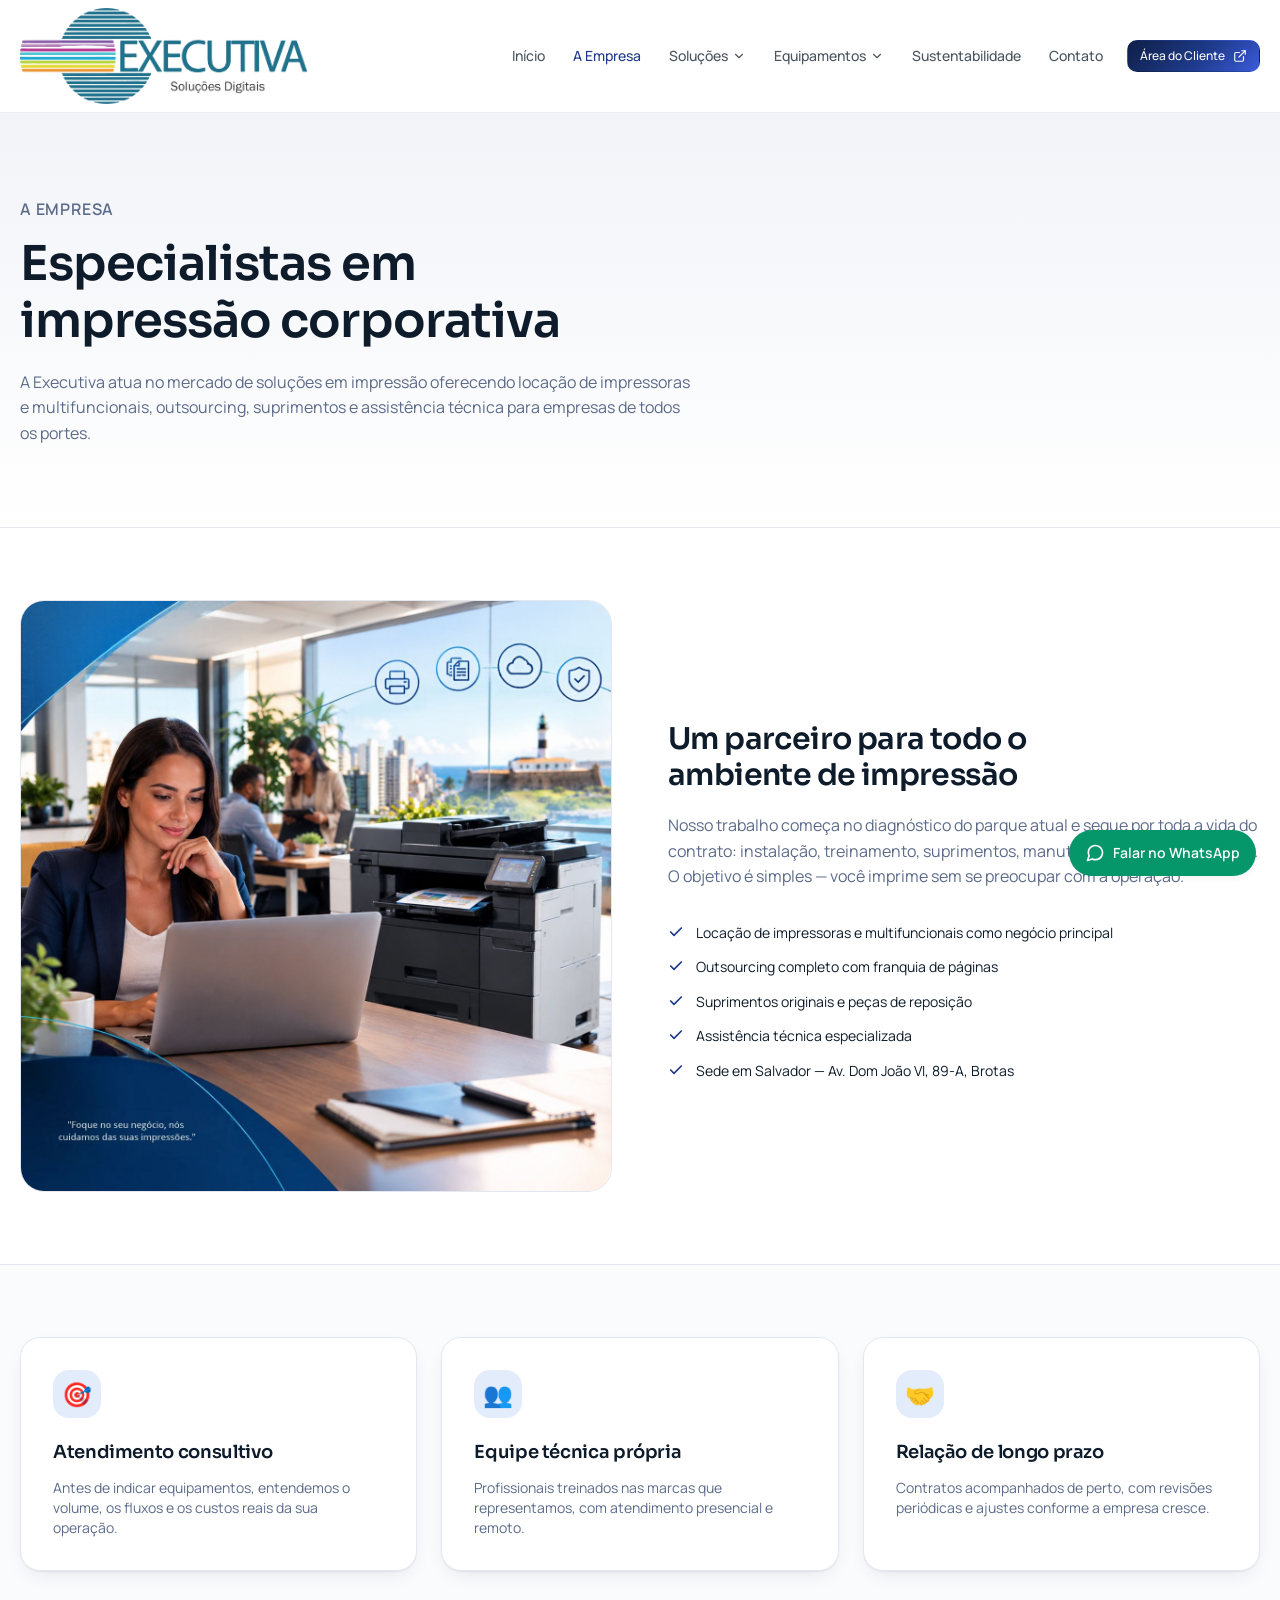
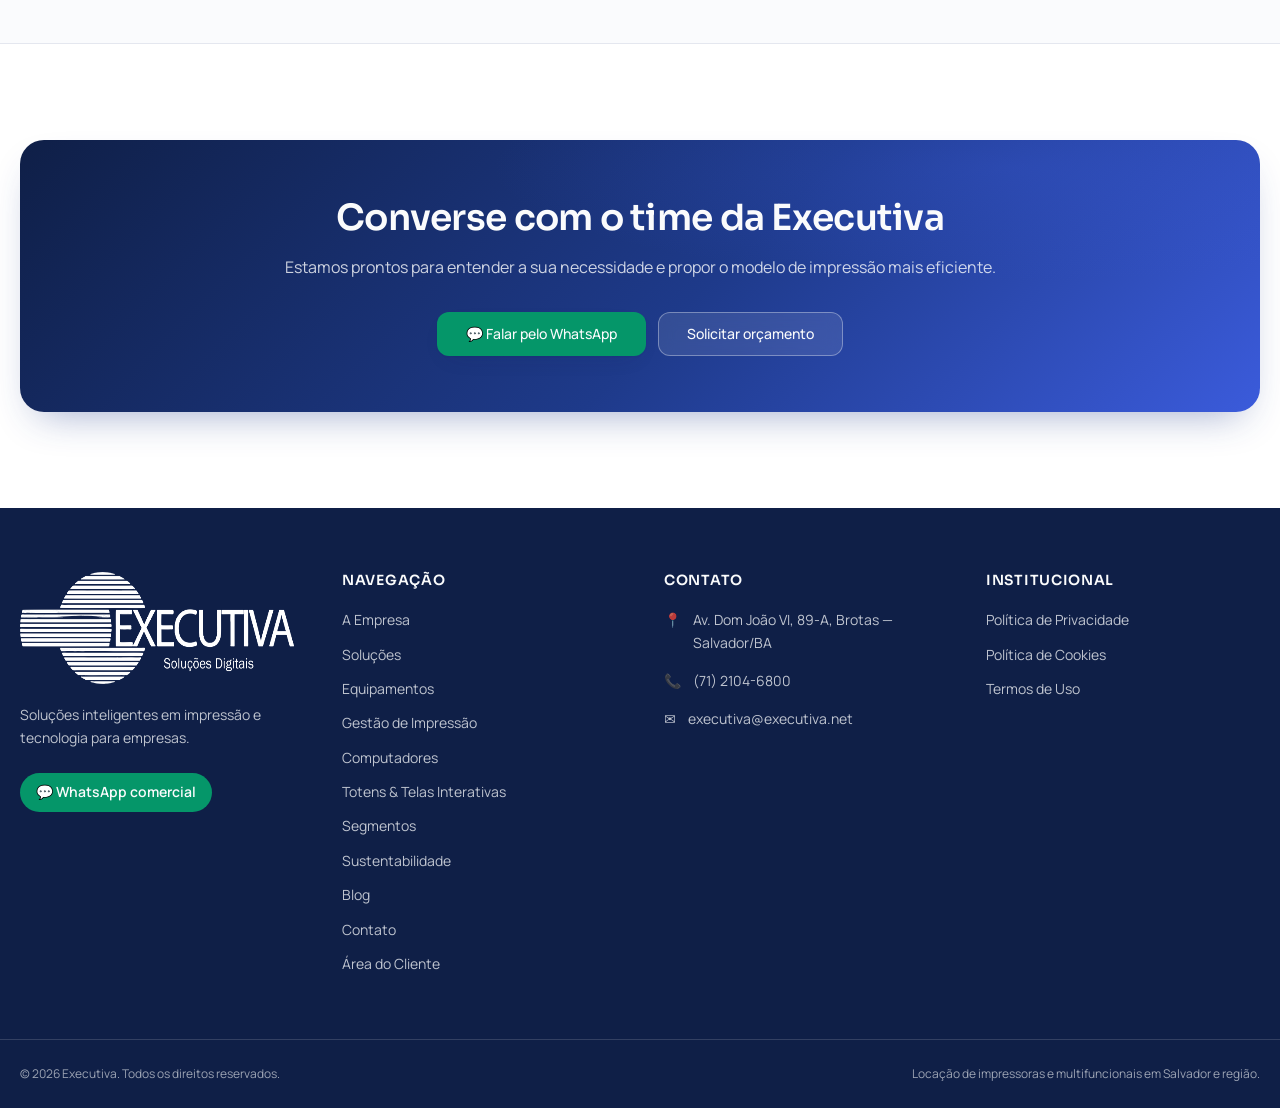
==== commit 1ab11688: "Catalogo: categoria Flexografia substitui Impressoras 3D - Chip, menu de navegacao (12 paginas) e ca" ====
--- a/a-empresa.html
+++ b/a-empresa.html
@@ -48,7 +48,7 @@
               <a href="equipamentos.html?categoria=impressora-pb" class="dropdown-item">Impressoras P&amp;B</a>
               <a href="equipamentos.html?categoria=multifuncionais-color" class="dropdown-item">Multifuncionais Coloridas</a>
               <a href="equipamentos.html?categoria=multifuncionais-pb" class="dropdown-item">Multifuncionais P&amp;B</a>
-              <a href="equipamentos.html?categoria=impressoras-3d" class="dropdown-item">Impressoras 3D</a>
+              <a href="equipamentos.html?categoria=flexografia" class="dropdown-item">Flexografia</a>
               <a href="equipamentos.html?categoria=ploter" class="dropdown-item">Plotters</a>
               <a href="equipamentos.html?categoria=scaner" class="dropdown-item">Scanners</a>
               <a href="equipamentos.html?categoria=etiquetas" class="dropdown-item">Etiquetas</a>
--- a/css/styles.css
+++ b/css/styles.css
@@ -661,6 +661,14 @@
   transform: translateY(-4px);
   box-shadow: var(--shadow-card);
   border-color: rgba(30, 58, 138, 0.35);
+}
+
+.object-cover {
+  object-fit: cover;
+}
+
+.object-contain {
+  object-fit: contain;
 }
 
 .equipment-img {
@@ -1848,6 +1856,13 @@
   object-fit: cover;
 }
 
+/* Cards do catálogo na home com foto de produto (fundo recortado) */
+.catalog-card-img--product img {
+  object-fit: contain;
+  padding: 1.5rem;
+  mix-blend-mode: multiply;
+}
+
 .catalog-card-placeholder {
   display: flex;
   align-items: center;
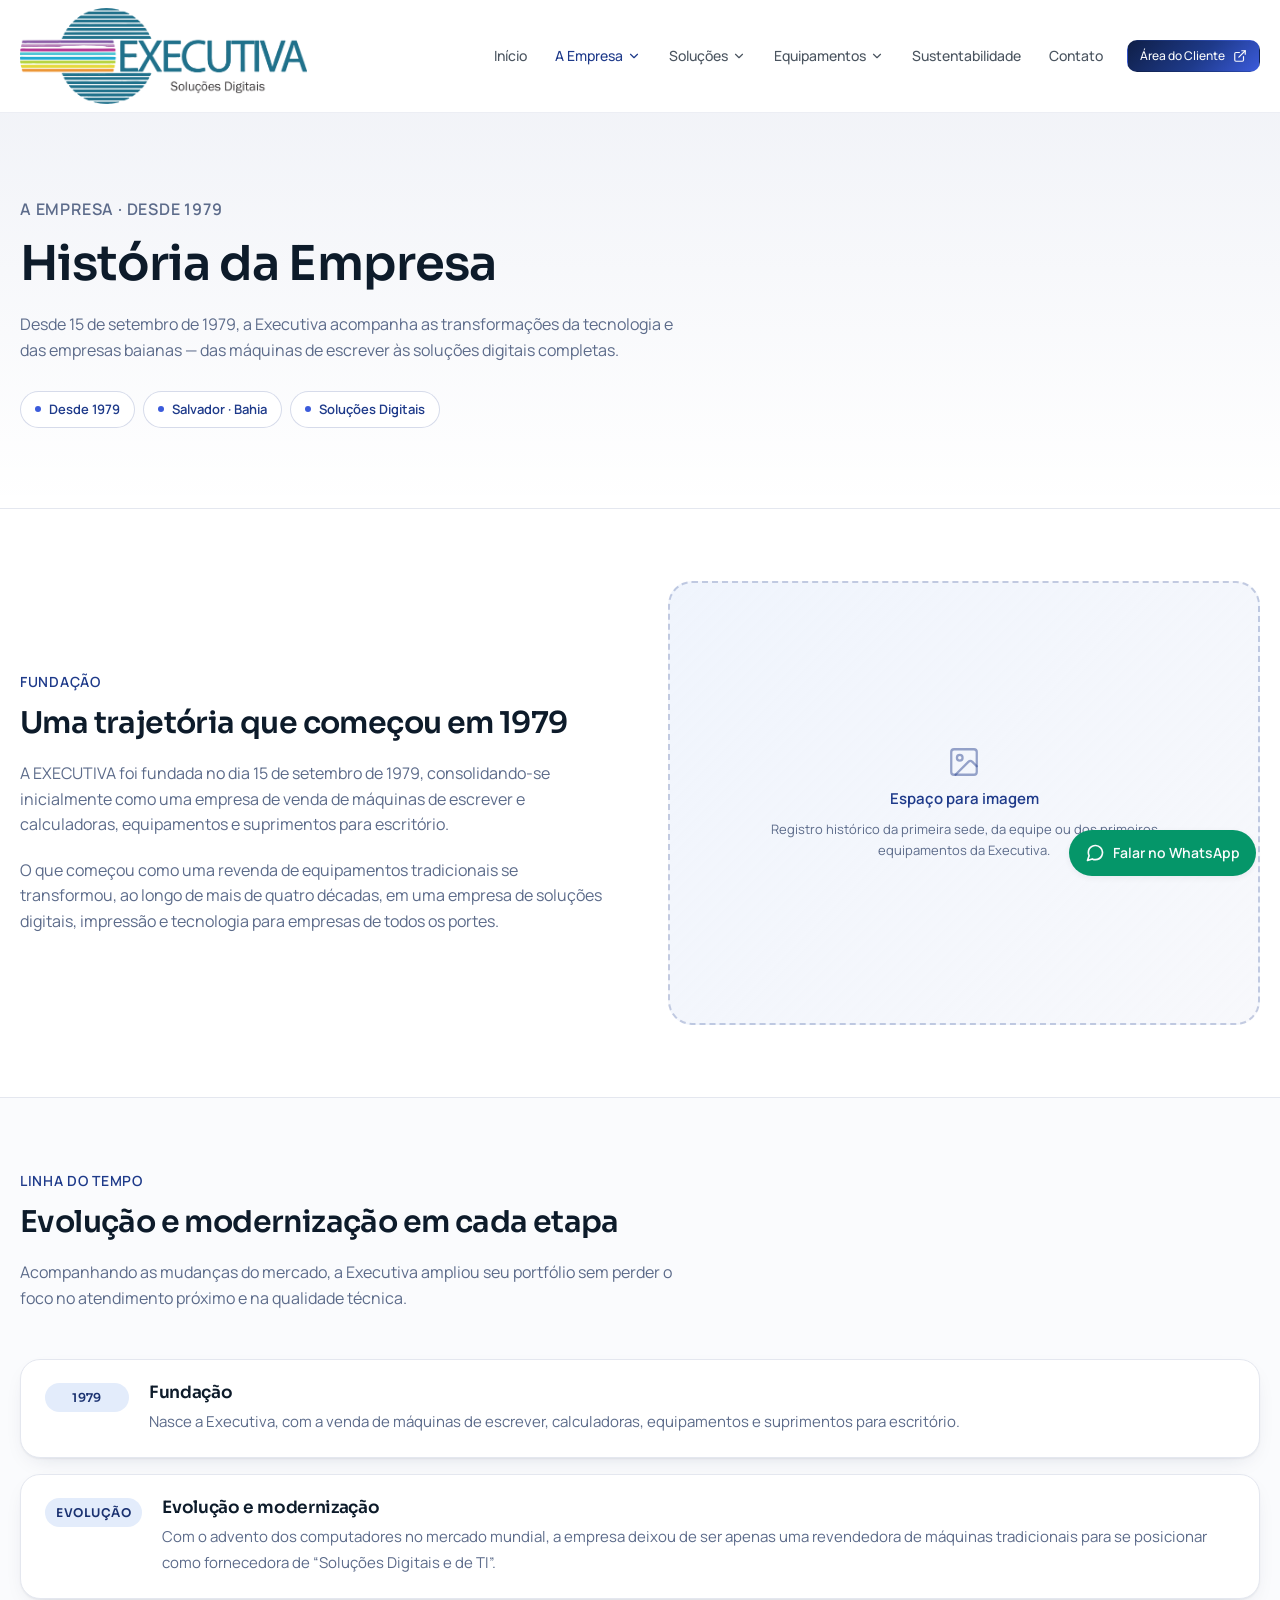
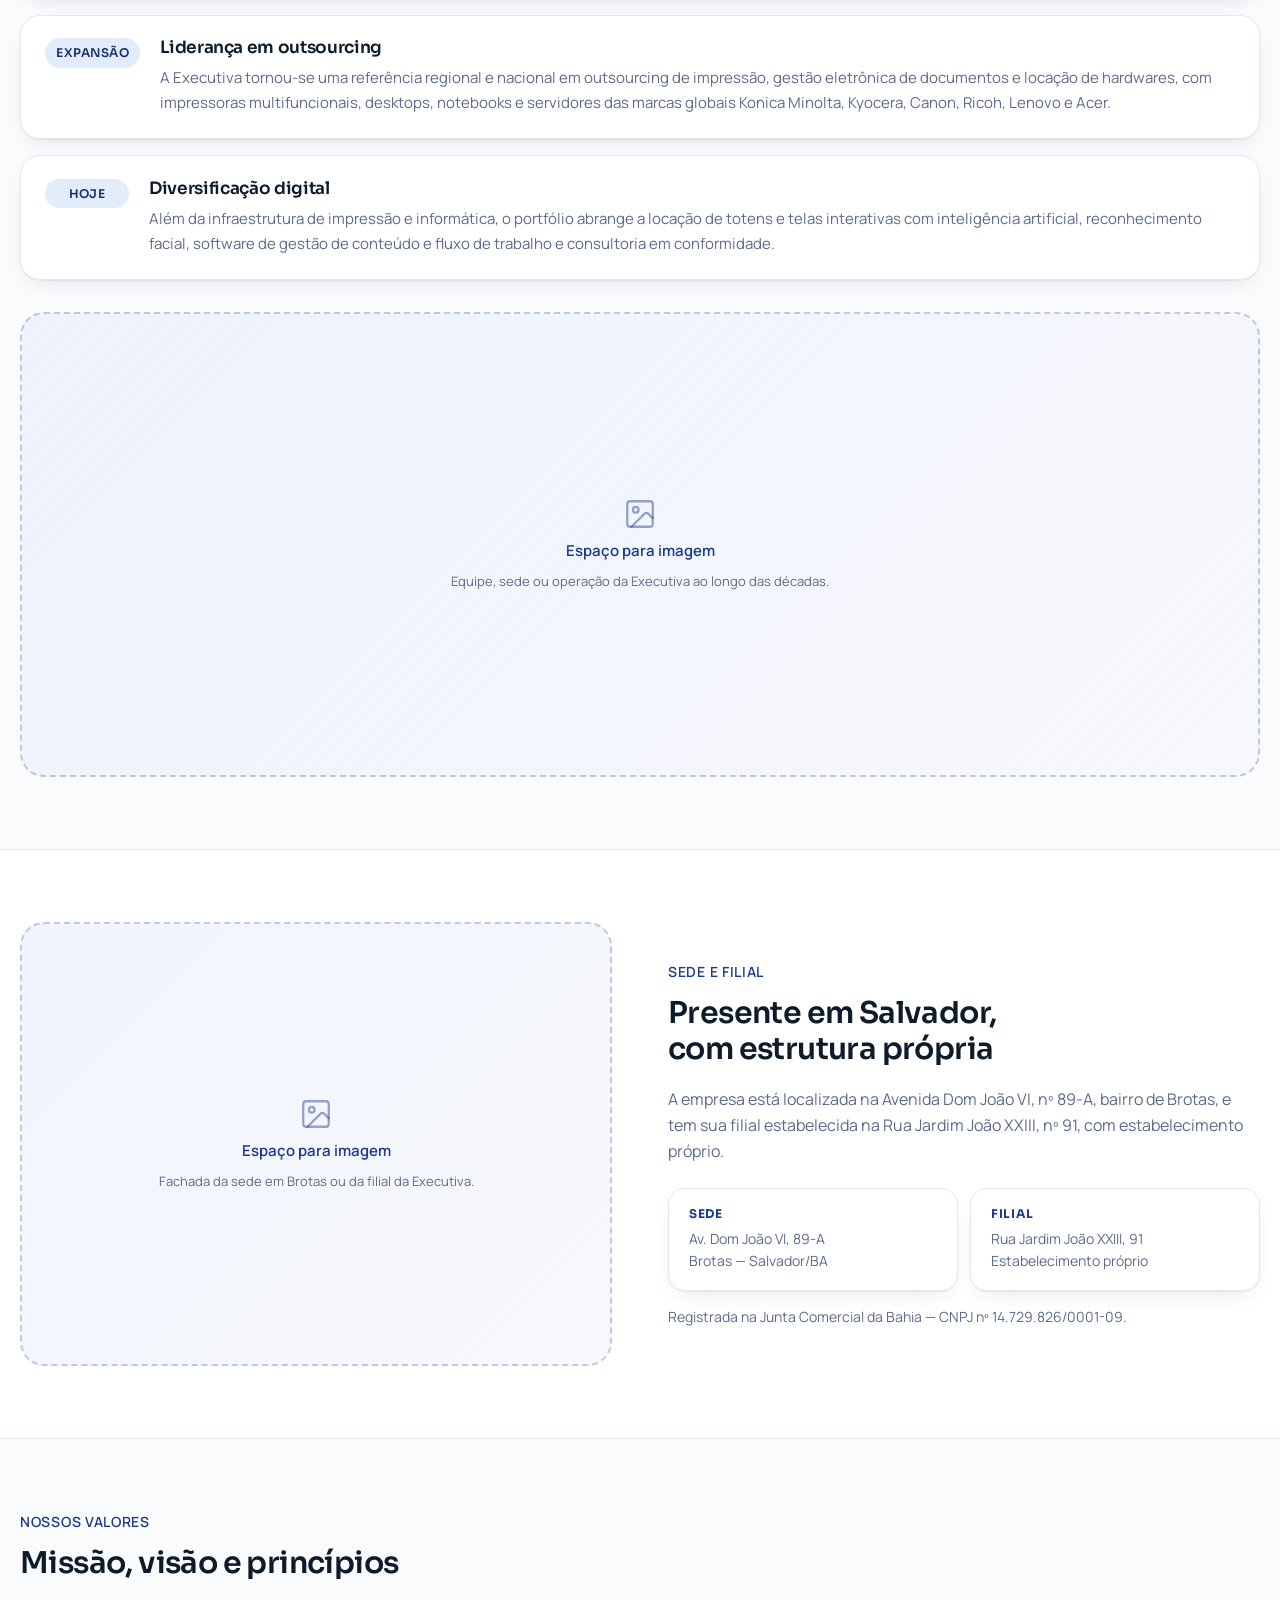
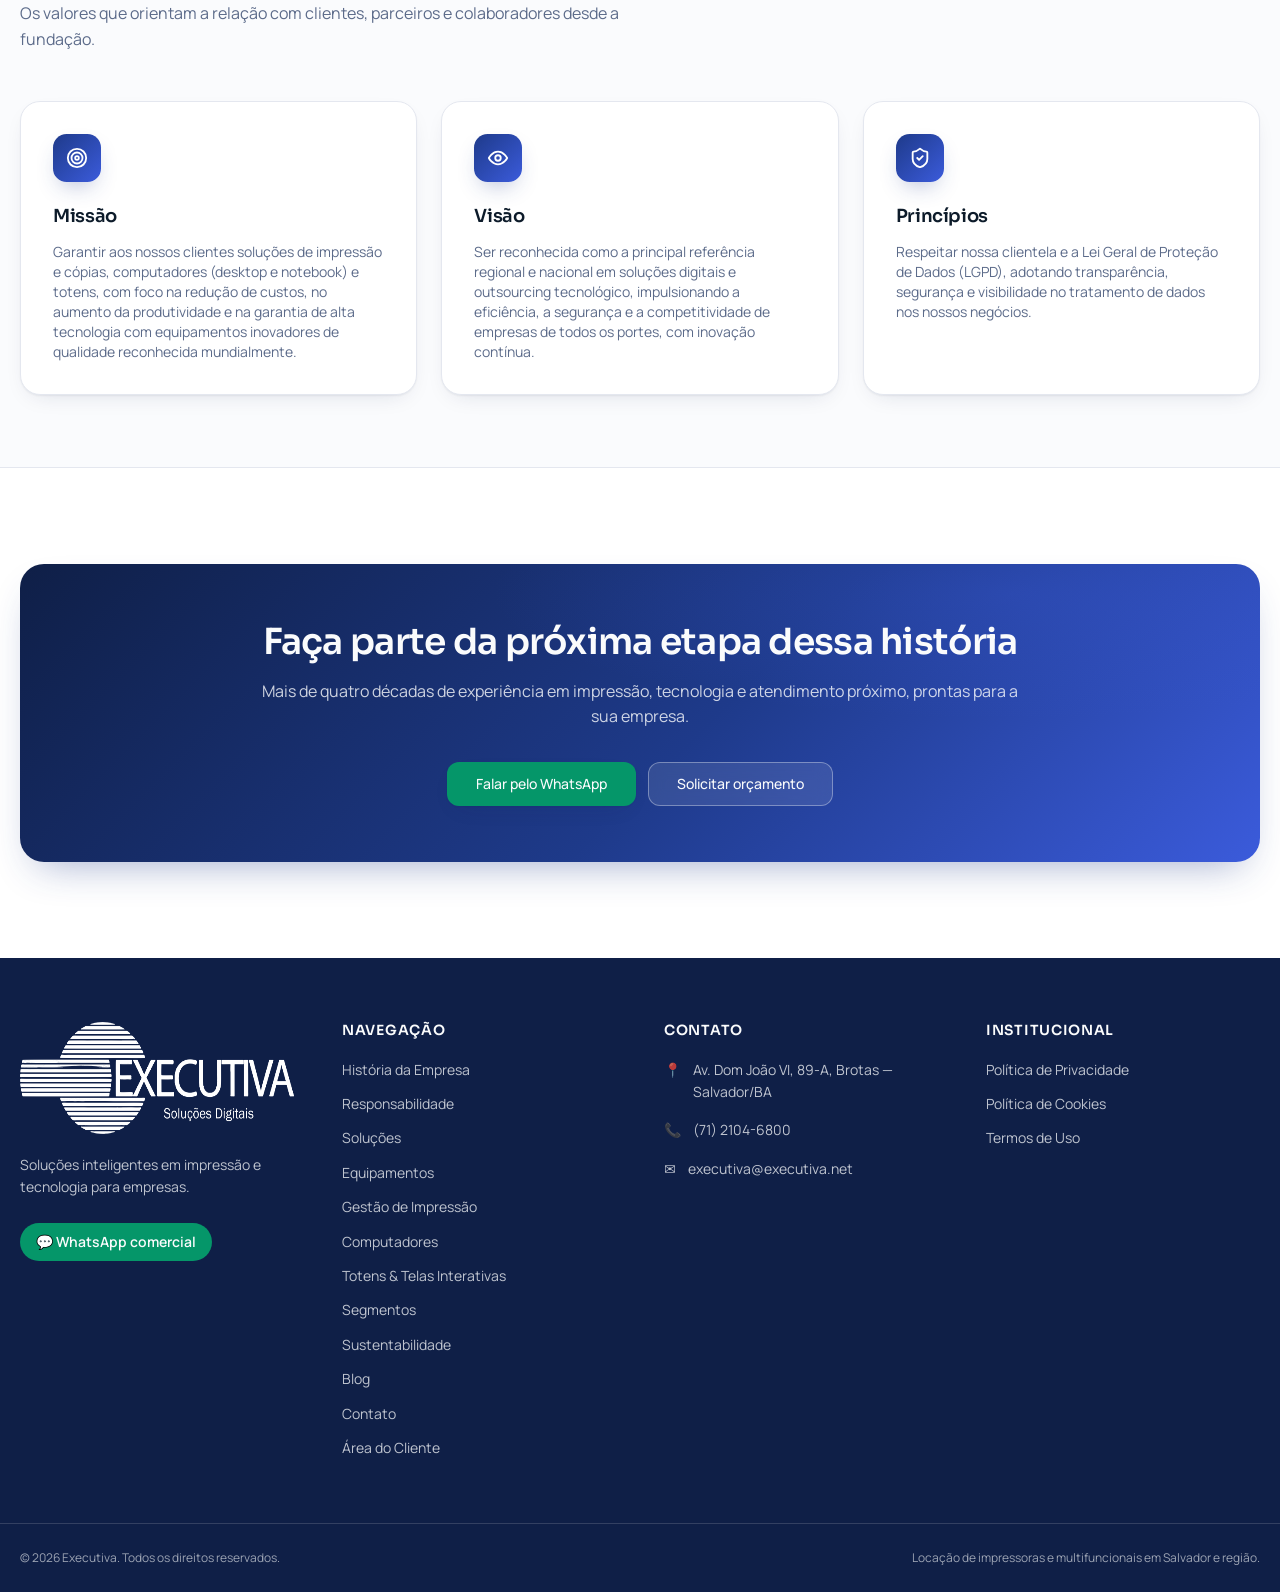
==== commit 10bbdfb2: "Menu A Empresa com submenu; pagina Historia da Empresa e Responsabilidade em branco" ====
--- a/a-empresa.html
+++ b/a-empresa.html
@@ -3,264 +3,12 @@
 <head>
   <meta charset="UTF-8">
   <meta name="viewport" content="width=device-width, initial-scale=1.0">
-  <title>A Empresa | Executiva — Impressão Corporativa em Salvador</title>
-  <meta name="description" content="Conheça a Executiva: especialista em locação de impressoras, multifuncionais e outsourcing de impressão para empresas em Salvador e região.">
-  <link rel="icon" href="imagens/favicon.png" type="image/png">
-  <link rel="stylesheet" href="css/styles.css">
+  <title>A Empresa | Executiva</title>
+  <link rel="canonical" href="historia-da-empresa.html">
+  <meta http-equiv="refresh" content="0; url=historia-da-empresa.html">
+  <script>window.location.replace('historia-da-empresa.html');</script>
 </head>
 <body>
-
-<header class="site-header">
-  <div class="container header-inner">
-    <a href="index.html" class="logo" aria-label="Executiva — página inicial">
-      <img src="imagens/logo-executiva.png" alt="Executiva" width="251" height="115">
-    </a>
-
-    <nav class="desktop-nav" aria-label="Menu principal">
-      <a href="index.html" class="nav-link">Início</a>
-      <a href="a-empresa.html" class="nav-link active">A Empresa</a>
-      <div class="dropdown">
-        <a href="solucoes.html" class="nav-link">
-          Soluções
-          <svg width="14" height="14" viewBox="0 0 24 24" fill="none" stroke="currentColor" stroke-width="2" stroke-linecap="round" stroke-linejoin="round" aria-hidden="true"><polyline points="6 9 12 15 18 9"></polyline></svg>
-        </a>
-        <div class="dropdown-menu">
-          <a href="solucoes.html#locacao-de-impressoras" class="dropdown-item">Locação de Impressoras</a>
-          <a href="solucoes.html#locacao-de-multifuncionais" class="dropdown-item">Locação de Multifuncionais</a>
-          <a href="solucoes.html#outsourcing-de-impressao" class="dropdown-item">Outsourcing de Impressão</a>
-          <a href="gestao-impressao.html" class="dropdown-item">Gestão de Impressão</a>
-          <a href="solucoes.html#outras-solucoes" class="dropdown-item">Outras Soluções</a>
-        </div>
-      </div>
-      <div class="dropdown">
-        <a href="equipamentos.html" class="nav-link">
-          Equipamentos
-          <svg width="14" height="14" viewBox="0 0 24 24" fill="none" stroke="currentColor" stroke-width="2" stroke-linecap="round" stroke-linejoin="round" aria-hidden="true"><polyline points="6 9 12 15 18 9"></polyline></svg>
-        </a>
-                <div class="dropdown-menu">
-          <div class="dropdown-subgroup">
-            <a href="equipamentos.html" class="dropdown-item dropdown-with-sub">
-              Impressoras
-              <svg width="12" height="12" viewBox="0 0 24 24" fill="none" stroke="currentColor" stroke-width="2" stroke-linecap="round" stroke-linejoin="round" aria-hidden="true"><polyline points="9 6 15 12 9 18"></polyline></svg>
-            </a>
-            <div class="dropdown-submenu">
-              <a href="equipamentos.html?categoria=impressora-color" class="dropdown-item">Impressoras Coloridas</a>
-              <a href="equipamentos.html?categoria=impressora-pb" class="dropdown-item">Impressoras P&amp;B</a>
-              <a href="equipamentos.html?categoria=multifuncionais-color" class="dropdown-item">Multifuncionais Coloridas</a>
-              <a href="equipamentos.html?categoria=multifuncionais-pb" class="dropdown-item">Multifuncionais P&amp;B</a>
-              <a href="equipamentos.html?categoria=flexografia" class="dropdown-item">Flexografia</a>
-              <a href="equipamentos.html?categoria=ploter" class="dropdown-item">Plotters</a>
-              <a href="equipamentos.html?categoria=scaner" class="dropdown-item">Scanners</a>
-              <a href="equipamentos.html?categoria=etiquetas" class="dropdown-item">Etiquetas</a>
-              <a href="equipamentos.html?categoria=cartoes" class="dropdown-item">Cartões</a>
-              <a href="equipamentos.html?categoria=producao" class="dropdown-item">Produção Gráfica</a>
-            </div>
-          </div>
-          <div class="dropdown-subgroup">
-            <a href="computadores.html" class="dropdown-item dropdown-with-sub">
-              Computadores
-              <svg width="12" height="12" viewBox="0 0 24 24" fill="none" stroke="currentColor" stroke-width="2" stroke-linecap="round" stroke-linejoin="round" aria-hidden="true"><polyline points="9 6 15 12 9 18"></polyline></svg>
-            </a>
-            <div class="dropdown-submenu">
-              <a href="computadores.html?categoria=desktops" class="dropdown-item">Computadores</a>
-              <a href="computadores.html?categoria=notebooks" class="dropdown-item">Notebooks</a>
-              <a href="computadores.html?categoria=servidores" class="dropdown-item">Servidores</a>
-            </div>
-          </div>
-          <a href="totens.html" class="dropdown-item">Totens &amp; Telas Interativas</a>
-        </div>
-      </div>
-      <a href="sustentabilidade.html" class="nav-link">Sustentabilidade</a>
-      <a href="contato.html" class="nav-link">Contato</a>
-      <a href="https://centralexecutiva.com.br" target="_blank" rel="noopener noreferrer" class="btn btn-hero btn-sm header-cta">
-        Área do Cliente
-        <svg width="14" height="14" viewBox="0 0 24 24" fill="none" stroke="currentColor" stroke-width="2" stroke-linecap="round" stroke-linejoin="round" aria-hidden="true"><path d="M18 13v6a2 2 0 0 1-2 2H5a2 2 0 0 1-2-2V8a2 2 0 0 1 2-2h6"></path><polyline points="15 3 21 3 21 9"></polyline><line x1="10" y1="14" x2="21" y2="3"></line></svg>
-      </a>
-    </nav>
-
-    <button type="button" id="menuToggle" class="mobile-toggle" aria-expanded="false" aria-label="Abrir menu">
-      <svg width="20" height="20" viewBox="0 0 24 24" fill="none" stroke="currentColor" stroke-width="2" stroke-linecap="round" stroke-linejoin="round"><line x1="3" y1="6" x2="21" y2="6"></line><line x1="3" y1="12" x2="21" y2="12"></line><line x1="3" y1="18" x2="21" y2="18"></line></svg>
-    </button>
-  </div>
-
-  <div id="mobileMenu" class="mobile-menu">
-    <div class="container">
-      <nav aria-label="Menu mobile">
-        <a href="index.html" class="mobile-link">Início</a>
-        <a href="a-empresa.html" class="mobile-link active">A Empresa</a>
-        <a href="solucoes.html" class="mobile-link">Soluções</a>
-        <a href="gestao-impressao.html" class="mobile-link">Gestão de Impressão</a>
-        <a href="equipamentos.html" class="mobile-link">Equipamentos</a>
-        <a href="computadores.html" class="mobile-link">Computadores</a>
-        <a href="totens.html" class="mobile-link">Totens &amp; Telas</a>
-        <a href="sustentabilidade.html" class="mobile-link">Sustentabilidade</a>
-        <a href="contato.html" class="mobile-link">Contato</a>
-        <div class="mobile-menu-cta">
-          <a href="https://centralexecutiva.com.br" target="_blank" rel="noopener noreferrer" class="btn btn-hero btn-lg w-full">Área do Cliente</a>
-        </div>
-      </nav>
-    </div>
-  </div>
-</header>
-
-<main>
-  <section class="page-header">
-    <div class="container page-header-inner">
-      <div class="reveal">
-        <p class="page-header-eyebrow">A Empresa</p>
-        <h1>Especialistas em impressão corporativa</h1>
-        <p>A Executiva atua no mercado de soluções em impressão oferecendo locação de impressoras e multifuncionais, outsourcing, suprimentos e assistência técnica para empresas de todos os portes.</p>
-      </div>
-    </div>
-  </section>
-
-  <section class="container section-padded">
-    <div class="grid-2-lg gap-14 items-center">
-      <div class="reveal from-left">
-        <img src="imagens/outsourcing.jpg" alt="Equipe técnica da Executiva atendendo equipamento de impressão" loading="lazy" class="rounded-3xl border w-full">
-      </div>
-      <div class="reveal">
-        <h2 class="section-title text-3xl">Um parceiro para todo o ambiente de impressão</h2>
-        <p class="section-description">Nosso trabalho começa no diagnóstico do parque atual e segue por toda a vida do contrato: instalação, treinamento, suprimentos, manutenção e relatórios de uso. O objetivo é simples — você imprime sem se preocupar com a operação.</p>
-        <ul class="check-list mt-8">
-          <li>
-            <svg width="16" height="16" viewBox="0 0 24 24" fill="none" stroke="currentColor" stroke-width="2.5" stroke-linecap="round" stroke-linejoin="round" aria-hidden="true"><polyline points="20 6 9 17 4 12"></polyline></svg>
-            <span>Locação de impressoras e multifuncionais como negócio principal</span>
-          </li>
-          <li>
-            <svg width="16" height="16" viewBox="0 0 24 24" fill="none" stroke="currentColor" stroke-width="2.5" stroke-linecap="round" stroke-linejoin="round" aria-hidden="true"><polyline points="20 6 9 17 4 12"></polyline></svg>
-            <span>Outsourcing completo com franquia de páginas</span>
-          </li>
-          <li>
-            <svg width="16" height="16" viewBox="0 0 24 24" fill="none" stroke="currentColor" stroke-width="2.5" stroke-linecap="round" stroke-linejoin="round" aria-hidden="true"><polyline points="20 6 9 17 4 12"></polyline></svg>
-            <span>Suprimentos originais e peças de reposição</span>
-          </li>
-          <li>
-            <svg width="16" height="16" viewBox="0 0 24 24" fill="none" stroke="currentColor" stroke-width="2.5" stroke-linecap="round" stroke-linejoin="round" aria-hidden="true"><polyline points="20 6 9 17 4 12"></polyline></svg>
-            <span>Assistência técnica especializada</span>
-          </li>
-          <li>
-            <svg width="16" height="16" viewBox="0 0 24 24" fill="none" stroke="currentColor" stroke-width="2.5" stroke-linecap="round" stroke-linejoin="round" aria-hidden="true"><polyline points="20 6 9 17 4 12"></polyline></svg>
-            <span>Sede em Salvador — Av. Dom João VI, 89-A, Brotas</span>
-          </li>
-        </ul>
-      </div>
-    </div>
-  </section>
-
-  <section class="section-bordered section-padded">
-    <div class="container">
-      <div class="grid-3-md gap-6">
-        <article class="reveal card card-hover h-full p-8">
-          <span class="inline-flex items-center justify-center rounded-xl bg-accent text-2xl" style="width:3rem;height:3rem">🎯</span>
-          <h2 class="mt-5 font-display text-lg font-semibold">Atendimento consultivo</h2>
-          <p class="mt-3 text-sm text-muted">Antes de indicar equipamentos, entendemos o volume, os fluxos e os custos reais da sua operação.</p>
-        </article>
-
-        <article class="reveal card card-hover h-full p-8" data-delay="70">
-          <span class="inline-flex items-center justify-center rounded-xl bg-accent text-2xl" style="width:3rem;height:3rem">👥</span>
-          <h2 class="mt-5 font-display text-lg font-semibold">Equipe técnica própria</h2>
-          <p class="mt-3 text-sm text-muted">Profissionais treinados nas marcas que representamos, com atendimento presencial e remoto.</p>
-        </article>
-
-        <article class="reveal card card-hover h-full p-8" data-delay="140">
-          <span class="inline-flex items-center justify-center rounded-xl bg-accent text-2xl" style="width:3rem;height:3rem">🤝</span>
-          <h2 class="mt-5 font-display text-lg font-semibold">Relação de longo prazo</h2>
-          <p class="mt-3 text-sm text-muted">Contratos acompanhados de perto, com revisões periódicas e ajustes conforme a empresa cresce.</p>
-        </article>
-      </div>
-    </div>
-  </section>
-
-  <section class="cta-band">
-    <div class="container">
-      <div class="cta-band-inner">
-        <div class="cta-band-overlay" aria-hidden="true"></div>
-        <div class="cta-band-content">
-          <h2 class="font-display">Converse com o time da Executiva</h2>
-          <p>Estamos prontos para entender a sua necessidade e propor o modelo de impressão mais eficiente.</p>
-          <div class="cta-band-actions">
-            <a href="https://api.whatsapp.com/send?phone=5571996363349&text=Ol%C3%A1%2C%20gostaria%20de%20falar%20com%20a%20equipe%20da%20Executiva." target="_blank" rel="noopener noreferrer" class="btn btn-lg btn-whatsapp">
-              💬 Falar pelo WhatsApp
-            </a>
-            <a href="orcamento.html" class="btn btn-lg btn-ondark">
-              Solicitar orçamento
-            </a>
-          </div>
-        </div>
-      </div>
-    </div>
-  </section>
-</main>
-
-<footer class="site-footer">
-  <div class="container footer-grid footer-4">
-    <div class="footer-brand">
-      <img src="imagens/logo-executiva.png" alt="Executiva" loading="lazy" class="invert-logo">
-      <p>Soluções inteligentes em impressão e tecnologia para empresas.</p>
-      <a href="https://api.whatsapp.com/send?phone=5571996363349&text=Ol%C3%A1%2C%20gostaria%20de%20conhecer%20as%20solu%C3%A7%C3%B5es%20de%20loca%C3%A7%C3%A3o%20de%20impressoras%20da%20Executiva." target="_blank" rel="noopener noreferrer" class="footer-wa">
-        💬 WhatsApp comercial
-      </a>
-    </div>
-
-    <nav aria-label="Links do rodapé">
-      <h2>Navegação</h2>
-      <ul class="footer-links">
-        <li><a href="a-empresa.html">A Empresa</a></li>
-        <li><a href="solucoes.html">Soluções</a></li>
-        <li><a href="equipamentos.html">Equipamentos</a></li>
-        <li><a href="gestao-impressao.html">Gestão de Impressão</a></li>
-        <li><a href="computadores.html">Computadores</a></li>
-        <li><a href="totens.html">Totens &amp; Telas Interativas</a></li>
-        <li><a href="#">Segmentos</a></li>
-        <li><a href="sustentabilidade.html">Sustentabilidade</a></li>
-        <li><a href="blog.html">Blog</a></li>
-        <li><a href="contato.html">Contato</a></li>
-        <li><a href="https://centralexecutiva.com.br" target="_blank" rel="noopener noreferrer">Área do Cliente</a></li>
-      </ul>
-    </nav>
-
-    <div>
-      <h2>Contato</h2>
-      <ul class="footer-contact">
-        <li>
-          <span aria-hidden="true">📍</span>
-          <span>Av. Dom João VI, 89-A, Brotas — Salvador/BA</span>
-        </li>
-        <li>
-          <span aria-hidden="true">📞</span>
-          <a href="tel:+557121046800" class="hover\:text-primary-fg">(71) 2104-6800</a>
-        </li>
-        <li>
-          <span aria-hidden="true">✉️</span>
-          <a href="mailto:executiva@executiva.net" class="hover\:text-primary-fg">executiva@executiva.net</a>
-        </li>
-      </ul>
-    </div>
-
-    <div>
-      <h2>Institucional</h2>
-      <ul class="footer-links">
-        <li><a href="#">Política de Privacidade</a></li>
-        <li><a href="#">Política de Cookies</a></li>
-        <li><a href="#">Termos de Uso</a></li>
-      </ul>
-    </div>
-  </div>
-
-  <div class="footer-bottom">
-    <div class="container footer-bottom-inner">
-      <p>© <span id="currentYear">2026</span> Executiva. Todos os direitos reservados.</p>
-      <p>Locação de impressoras e multifuncionais em Salvador e região.</p>
-    </div>
-  </div>
-</footer>
-
-<a id="whatsappFab" class="whatsapp-fab" href="https://api.whatsapp.com/send?phone=5571996363349&text=Ol%C3%A1%2C%20vim%20do%20site%20da%20Executiva." target="_blank" rel="noopener noreferrer" aria-label="Falar com a Executiva pelo WhatsApp">
-  <svg width="20" height="20" viewBox="0 0 24 24" fill="none" stroke="currentColor" stroke-width="2" stroke-linecap="round" stroke-linejoin="round"><path d="M21 11.5a8.38 8.38 0 0 1-.9 3.8 8.5 8.5 0 0 1-7.6 4.7 8.38 8.38 0 0 1-3.8-.9L3 21l1.9-5.7a8.38 8.38 0 0 1-.9-3.8 8.5 8.5 0 0 1 4.7-7.6 8.38 8.38 0 0 1 3.8-.9h.5a8.48 8.48 0 0 1 8 8v.5z"></path></svg>
-  <span>Falar no WhatsApp</span>
-</a>
-
-<script defer src="js/main.js"></script>
+  <p>Esta página foi movida. <a href="historia-da-empresa.html">Acesse a História da Empresa</a>.</p>
 </body>
-</html>+</html>
